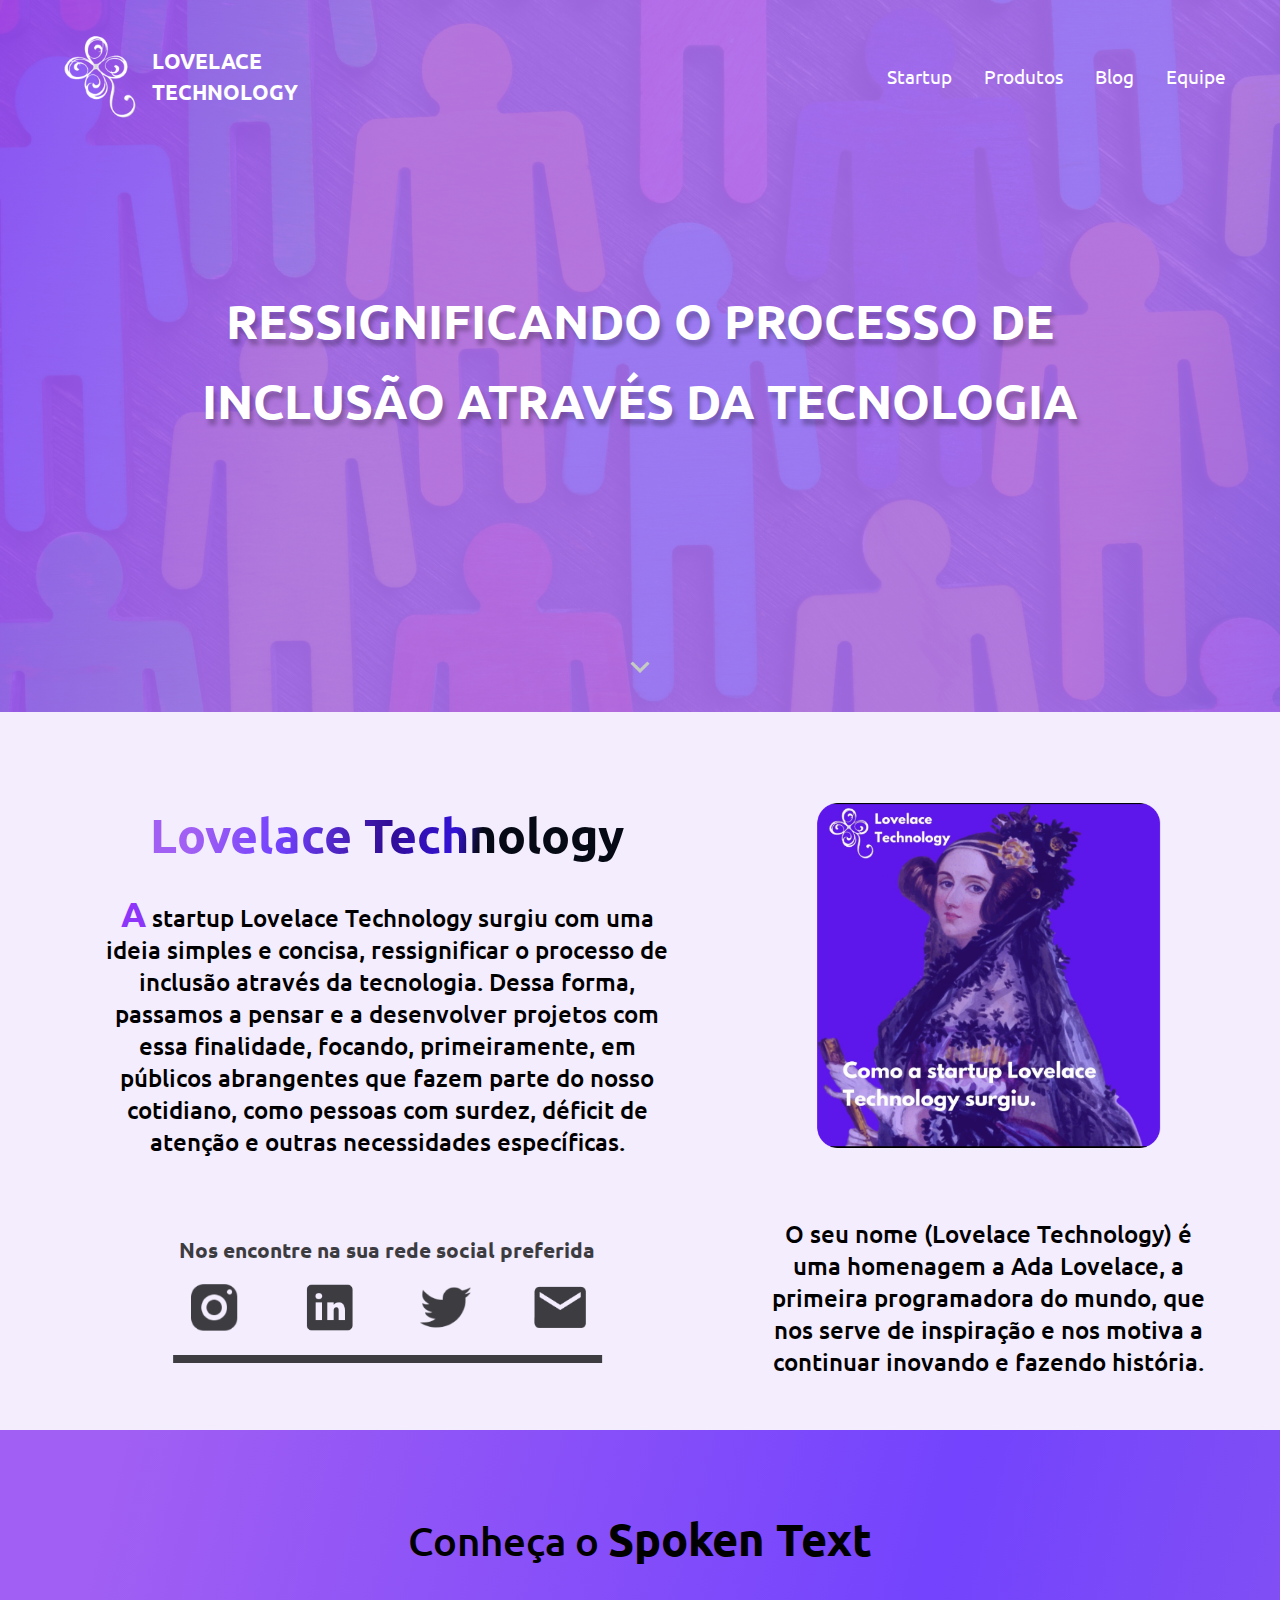
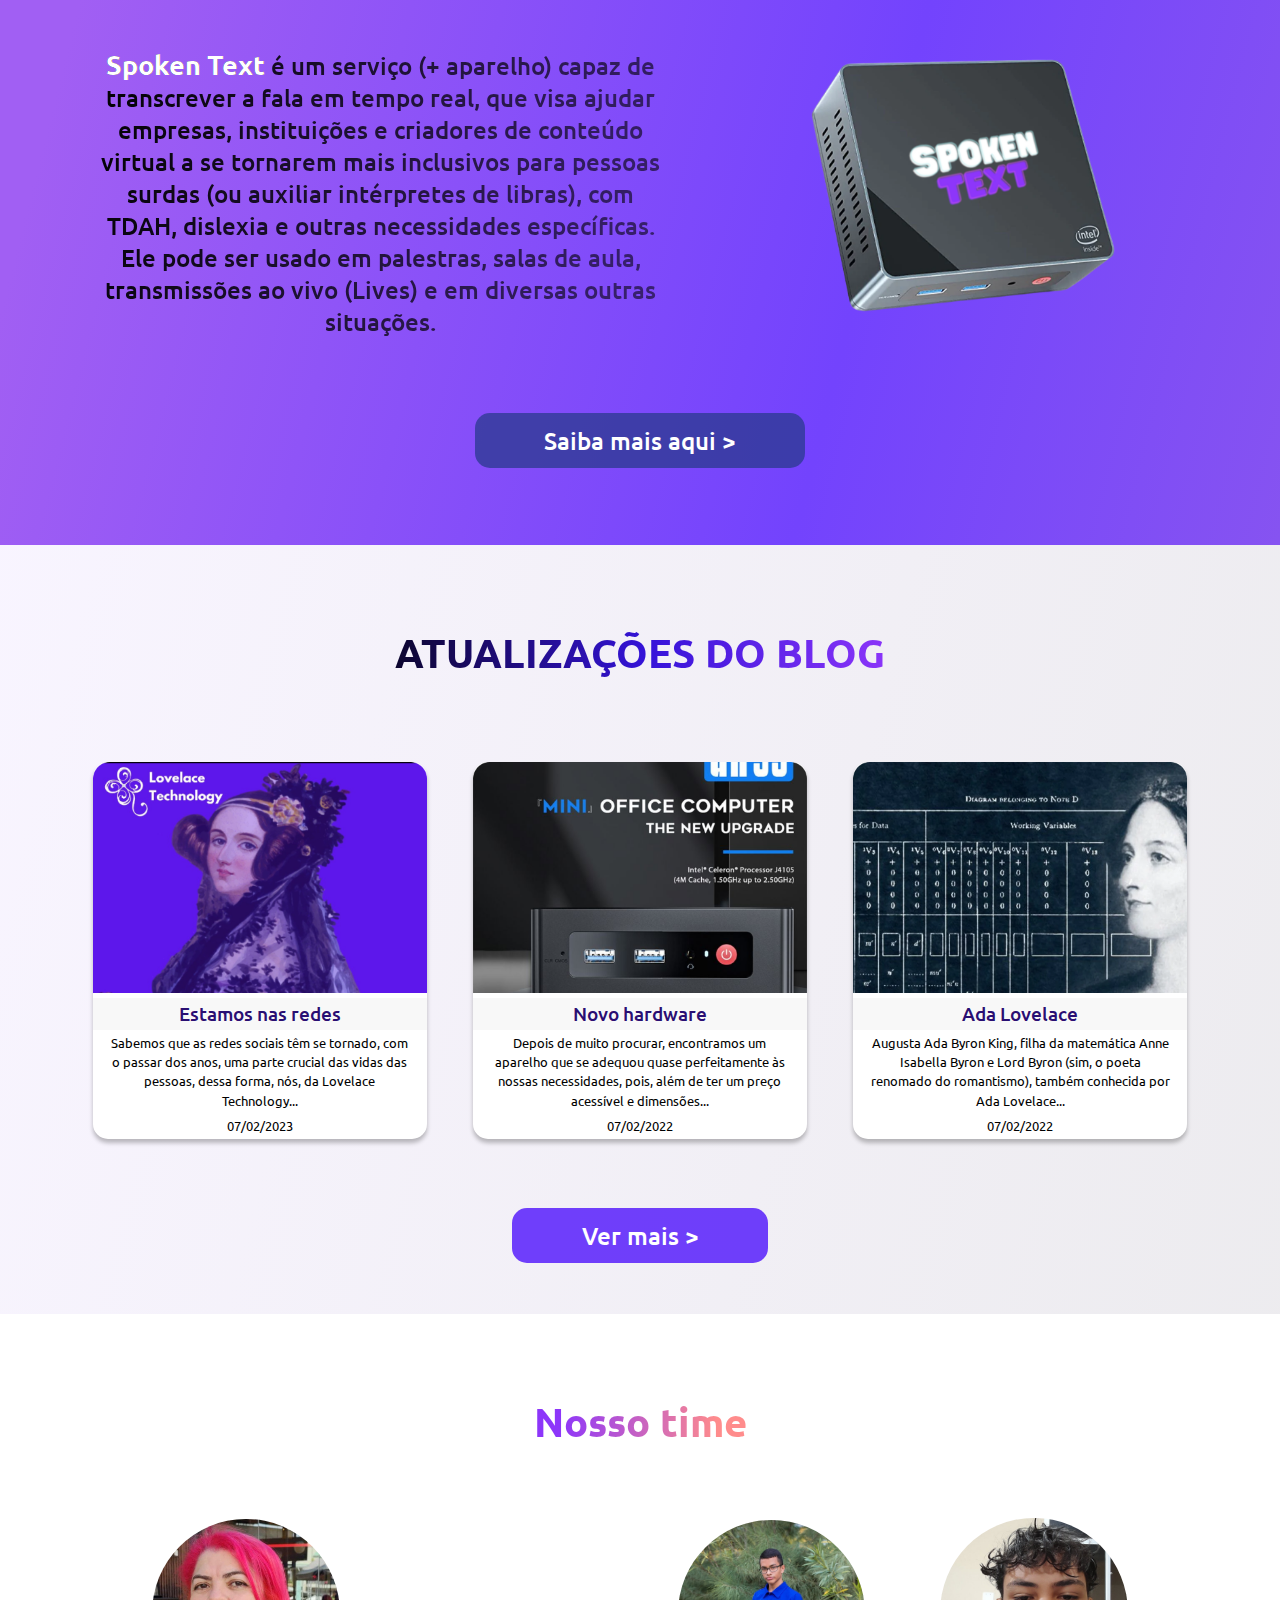
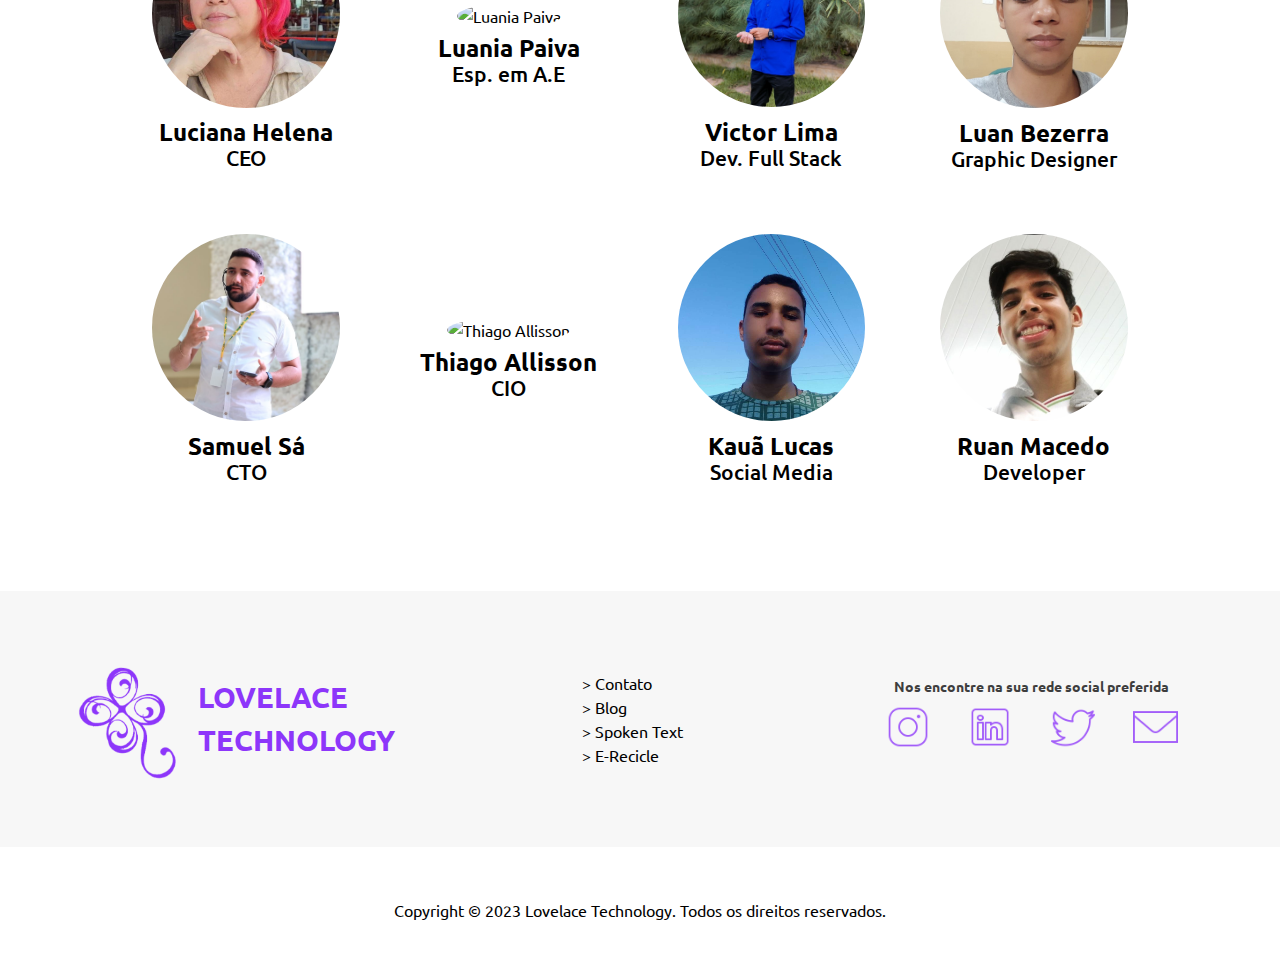
==== index.html @ e1a391b4 "add small correct" ====
<!DOCTYPE html>
<html lang="pt-br">

<head>
    <meta charset="UTF-8">
    <meta http-equiv="X-UA-Compatible" content="IE=edge">
    <meta name="viewport" content="width=device-width, initial-scale=1.0">
    <title>Lovelace</title>
    <!-- <link rel="stylesheet" href="https://stackpath.bootstrapcdn.com/bootstrap/4.1.3/css/bootstrap.min.css"
        integrity="sha384-MCw98/SFnGE8fJT3GXwEOngsV7Zt27NXFoaoApmYm81iuXoPkFOJwJ8ERdknLPMO" crossorigin="anonymous"> -->
    <link rel="stylesheet" href="style.css">
    <link rel="shortcut icon" href="./img/logo.png" type="image/x-icon">
</head>

<body class="container-fluid">

    <div class="main">
        <div class="secondary">

            <nav class="header nav">
                <a class="logo" href="./">
                    <img src="./img/logo.png" alt="logotipo">
                    <div>
                        <h1>LOVELACE</h1>
                        <h1>TECHNOLOGY</h1>
                    </div>

                </a>

                <ul class="menu nav">
                    <li><a href="#startup">Startup</a></li>
                    <li><a href="#products">Produtos</a></li>
                    <li><a href="#blog">Blog</a></li>
                    <li><a href="#team">Equipe</a></li>
                </ul>

            </nav>
            <div class="title container">
                <h1>RESSIGNIFICANDO O PROCESSO DE <br>
                    INCLUSÃO ATRAVÉS DA TECNOLOGIA</h1>
            </div>

            <!-- seta animada -->
            <div class="arrowScroll">

            </div>
        </div>
    </div>
    <div class="startup container-fluid" id="startup">
        <div class="container-fluid contents">
            <div class="container text text1">
                <h1>Lovelace Technology</h1>
                <p><span>A</span> startup Lovelace Technology surgiu com uma ideia simples e concisa, ressignificar o
                    processo de inclusão através da tecnologia. Dessa forma, passamos a pensar e a desenvolver projetos
                    com essa finalidade, focando, primeiramente, em públicos abrangentes que fazem parte do nosso
                    cotidiano, como pessoas com surdez, déficit de atenção e outras necessidades específicas. </p>
            </div>
            <div class="container postInsta">
                <a href="https://www.instagram.com/lovelacetechnology/" target="_blank">
                    <img src="./img/post.png" alt="post do instagram">
                </a>
            </div>
            <div class="container social">
                <h1>Nos encontre na sua rede social preferida</h1>
                <div class="icons">
                    <a href="https://www.instagram.com/lovelacetechnology/" target="_blank">
                        <img src="./img/instagram.png" alt="instagram">
                    </a>
                    <a href="https://www.linkedin.com/in/lovelace-technology-004780267" target="_blank">
                        <img src="./img/linkedIn.png" alt="linkedIn">
                    </a>
                    <a href="https://twitter.com/lovelacetec" target="_blank">
                        <img src="./img/twitter.png" alt="twitter">
                    </a>
                    <!-- email -->
                    <a href="mailto:contato@lovelacetech.com.br" target="_blank">
                        <img src="./img/email.png" alt="email">
                    </a>
                </div>
                <div class="bar"></div>
            </div>
            <div class="container text text2">
                <p>O seu nome (Lovelace Technology) é uma homenagem a Ada Lovelace, a primeira programadora do mundo,
                    que nos serve de inspiração e nos motiva a continuar inovando e fazendo história.</p>
            </div>
        </div>
    </div>

    <div class="products container-fluid" id="products">

        <h1>Conheça o <Span>Spoken Text</Span></h1>
        <div class="spokenText">
            <p><span>Spoken Text</span> é um serviço (+ aparelho) capaz de transcrever a fala em tempo real, que visa
                ajudar empresas, instituições e criadores de conteúdo virtual a se tornarem mais inclusivos para pessoas
                surdas (ou auxiliar intérpretes de libras), com TDAH, dislexia e outras necessidades específicas. Ele
                pode ser usado em palestras, salas de aula, transmissões ao vivo (Lives) e em diversas outras situações.
            </p>
            <img src="./img/spoken.png" alt="Aparelho Spoken Text">
        </div>
        <button id="button_products">Saiba mais aqui ></button>
    </div>
    <div class="blog container-fluid" id="blog">
        <h1 class="title">ATUALIZAÇÕES DO BLOG</h1>
        <div class="news">
            <a href="https://blog.lovelacetech.com.br/news/03/" target="_blank" class="news_item news_01">
                <img src="./img/news01.png" alt="post do instagram">
                <h1>Estamos nas redes</h1>
                <p>Sabemos que as redes sociais têm se tornado, com o passar dos anos, uma parte crucial das vidas
                    das
                    pessoas, dessa forma, nós, da Lovelace Technology...</p>
                <p>07/02/2023</p>
            </a>
            <a href="https://blog.lovelacetech.com.br/news/02/" target="_blank" class="news_item news_02">
                <img src="./img/news02.png" alt="imagem do aparelho Spoken Text">
                <h1>Novo hardware</h1>
                <p>Depois de muito procurar, encontramos um aparelho que se adequou quase perfeitamente às nossas
                    necessidades, pois, além de ter um preço acessível e dimensões...</p>
                <p>07/02/2022</p>
            </a>
            <a href="https://blog.lovelacetech.com.br/news/01/" target="_blank" class="news_item news_03">
                <img src="./img/news03.png" alt="Ada Lovelace">
                <h1>Ada Lovelace</h1>
                <p>Augusta Ada Byron King, filha da matemática Anne Isabella Byron e Lord Byron (sim, o poeta
                    renomado
                    do romantismo), também conhecida por Ada Lovelace...</p>
                <p>07/02/2022</p>
            </a>
        </div>
        <button id="button_blog">Ver mais ></button>
    </div>
    <div class="team container-fluid" id="team">
        <h1 class="title">Nosso time</h1>
        <div class="team_members">
            <div class="team_member">
                <img src="./img/luciana.jpg" alt="Luciana Helena">
                <h1>Luciana Helena</h1>
                <p>CEO</p>
            </div>
            <div class="team_member">
                <img src="./img/luania.png" alt="Luania Paiva">
                <h1>Luania Paiva</h1>
                <p>Esp. em A.E</p>
            </div>
            <div class="team_member">
                <img src="./img/victor.jpg" alt="Victor Lima">
                <h1>Victor Lima</h1>
                <p>Dev. Full Stack</p>
            </div>
            <div class="team_member">
                <img src="./img/luan.jpg" alt="Luan Bezerra">
                <h1>Luan Bezerra</h1>
                <p>Graphic Designer</p>
            </div>
            <div class="team_member">
                <img src="./img/samuel.jpg" alt="Samuel Sá">
                <h1>Samuel Sá</h1>
                <p>CTO</p>
            </div>
            <div class="team_member">
                <img src="./img/thiago.png" alt="Thiago Allisson">
                <h1>Thiago Allisson</h1>
                <p>CIO</p>
            </div>
            <div class="team_member">
                <img src="./img/kaua.jpg" alt="Kauã Lucas">
                <h1>Kauã Lucas</h1>
                <p>Social Media</p>
            </div>
            <div class="team_member">
                <img src="./img/ruan.png" alt="Ruan Macedo">
                <h1>Ruan Macedo</h1>
                <p>Developer</p>
            </div>
        </div>
    </div>
    <div class="contact container-fluid" id="contact">
        <a class="logo" href="">
            <img src="./img/logo02.png" alt="logotipo">
            <div>
                <h1>LOVELACE</h1>
                <h1>TECHNOLOGY</h1>
            </div>

        </a>
        <div class="links">
            <ul>
                <li><a href="mailto:contato@lovelacetech.com.br" target="_blank">> Contato</a></li>
                <li><a href="https://blog.lovelacetech.com.br" target="_blank">> Blog</a></li>
                <li><a href="https://spokentext.lovelacetech.com.br" target="_blank">> Spoken Text</a></li>
                <li><a href="" target="_blank">> E-Recicle</a></li>
            </ul>
        </div>
        <div class="container social">
            <h1>Nos encontre na sua rede social preferida</h1>
            <div class="icons">
                <a href="https://www.instagram.com/lovelacetechnology/" target="_blank">
                    <img src="./img/instagram2.png" alt="instagram">
                </a>
                <a href="https://www.linkedin.com/company/lovelace-technology" target="_blank">
                    <img src="./img/linkedin2.png" alt="linkedin">
                </a>
                <a href="https://twitter.com/lovelacetech" target="_blank">
                    <img src="./img/twitter2.png" alt="twitter">
                </a>
                <a href="mailto:contato@lovelacetech.com.br" target="_blank">
                    <img src="./img/email2.png" alt="email">
                </a>
            </div>
        </div>
    </div>
    <div class="footer container-fluid">
        Copyright © 2023 Lovelace Technology. Todos os direitos reservados.
    </div>
    <script src="./script.js">

    </script>
    <!-- <script src="https://code.jquery.com/jquery-3.3.1.slim.min.js"
        integrity="sha384-q8i/X+965DzO0rT7abK41JStQIAqVgRVzpbzo5smXKp4YfRvH+8abtTE1Pi6jizo"
        crossorigin="anonymous"></script>
    <script src="https://cdnjs.cloudflare.com/ajax/libs/popper.js/1.14.3/umd/popper.min.js"
        integrity="sha384-ZMP7rVo3mIykV+2+9J3UJ46jBk0WLaUAdn689aCwoqbBJiSnjAK/l8WvCWPIPm49"
        crossorigin="anonymous"></script>
    <script src="https://stackpath.bootstrapcdn.com/bootstrap/4.1.3/js/bootstrap.min.js"
        integrity="sha384-ChfqqxuZUCnJSK3+MXmPNIyE6ZbWh2IMqE241rYiqJxyMiZ6OW/JmZQ5stwEULTy"
        crossorigin="anonymous"></script> -->
</body>

</html>
---- style.css ----
/* fonte ubuntu 400 */
@import url('https://fonts.googleapis.com/css2?family=Ubuntu&display=swap');
@import url('https://fonts.googleapis.com/css2?family=Ubuntu:wght@700&display=swap');
@import url('https://fonts.googleapis.com/css2?family=Ubuntu:wght@500&display=swap');

* {
    font-family: 'Ubuntu', sans-serif;
    font-weight: normal;
    margin: 0;
    padding: 0;
}

*, ::after, ::before {
  box-sizing: border-box;
}

body {
    font-size: 1rem;
    font-weight: 400;
    line-height: 1.5;
    text-align: left;
}

.container {
    width: 100%;
    padding-right: 15px;
    padding-left: 15px;
    margin-right: auto;
    margin-left: auto;
}

.container-fluid {
    margin: 0;
    padding: 0;
    width: 100%;
}

.nav {
    display: -ms-flexbox;
    display: flex;
    -ms-flex-wrap: wrap;
    flex-wrap: wrap;
    padding-left: 0;
    margin-bottom: 0;
    list-style: none;
}

.main {
    /* background: #000; */
    background: linear-gradient(104.21deg, rgba(141, 54, 250, 0.752) 0.21%, rgba(141, 54, 250, 0.8) 0.22%, rgba(161, 95, 243, 0.8) 28.86%, rgba(161, 95, 243, 0.8) 84.93%, rgba(134, 83, 241, 0.8) 100%);
    height: 100%;
    width: 100%;
    overflow: hidden;
    /* box-sizing: border-box; */

    background-image: url(img/background.png);
    background-repeat: no-repeat;
    background-size: cover;
}

.secondary {
    background: linear-gradient(104.21deg, rgba(141, 54, 250, 0.752) 0.21%, rgba(141, 54, 250, 0.8) 0.22%, rgba(161, 95, 243, 0.8) 28.86%, rgba(161, 95, 243, 0.8) 84.93%, rgba(134, 83, 241, 0.8) 100%);
    height: 100%;
    width: 100%;
    overflow: hidden;
    /* segurar elementos absolute */

}

.header {
    height: 100%;
    width: 100%;
    display: flex;
    justify-content: space-between;
    align-items: center;
    padding: 2.5% 3%;
}

.header a {
    color: #fff;
    text-decoration: none;
    font-size: 1.2rem;
    font-weight: 400;
    padding: 0 1rem;
}

.logo {
    display: flex;
    align-items: center;
}

.logo img {
    height: 5.5rem;
    margin-right: 0.6rem;
}

.logo h1 {
    font-size: 1.3rem;
    font-weight: 600;
    margin-bottom: 0;
}

.main .title {
    margin-top: 8rem;
    margin-bottom: 13rem;
    text-align: center;
}

.main .title h1 {
    font-style: normal;
    font-weight: bold;
    font-size: 3rem;
    line-height: 5rem;

    color: #FFFFFF;

    text-shadow: 3px 6px 4px rgba(0, 0, 0, 0.25);
}

.arrowScroll {
    /* fixar em baixo */
    /* position: absolute;
    bottom: 1%;
    left: 50%;
    transform: translateX(-50%); */
    margin: auto;
    width: 100%;
    height: 2rem;
    margin-bottom: 2rem;
    background-image: url(./img/arrowDown.png);
    background-size: contain;
    background-position: center;
    background-repeat: no-repeat;

    /* animation: arrowScroll 1s infinite ease-in-out alternate; */

    /* inverter cor */
    filter: invert(100%);

}

/* @keyframes arrowScroll {
    0% {
        bottom: 2%;
    }

    100% {
        bottom: 0;
    }
} */

.startup {
    display: flex;
    /* justify-content: space-evenly; */
    align-items: center;
    background: rgba(134, 83, 241, 0.1);
    overflow: hidden;
    /* padding-left: 3%; */
    padding-bottom: 2%;
}

.contents {
    display: flex;
    /* flex-direction: row; */
    flex-wrap: wrap;
    justify-content: center;
    align-items: center;
    margin: 2% 3%;
    transform: translateX(4%);

}

.contents>div {
    width: 50%;
    display: flex;
    flex-direction: column;
    justify-content: center;
    align-items: center;
    margin-top: 5%;
    /* margin-left: 0.1%; */
}

.postInsta a {
    width: 60%;
}

.postInsta a img {
    width: 100%;
    /* height: 100%; */
    object-fit: cover;
    /* margin: auto; */
}

.contents .text h1 {
    margin-bottom: 5%;
    /* font-family: 'Ubuntu'; */
    font-style: normal;
    font-weight: 700;
    font-size: 3rem;
    /* line-height: 92px; */
    display: flex;
    align-items: center;
    text-align: center;

    background: linear-gradient(99.93deg, #A15FF3 10.37%, rgba(103, 51, 253, 0.921667) 27.94%, rgba(39, 2, 143, 0.958617) 50.45%, rgba(48, 14, 215, 0.980889) 64.02%, rgba(3, 7, 18, 0.99) 69.57%);
    -webkit-background-clip: text;
    -webkit-text-fill-color: transparent;
    background-clip: text;
    text-fill-color: transparent;
}

.contents .text p {
    font-weight: 500;
    font-size: 1.5rem;
    line-height: 2rem;
    text-align: center;

    color: #000000;
}

.contents .text p span {
    font-weight: 700;
    font-size: 2.2rem;
    /* line-height: 55px; */
    text-align: center;
    /* letter-spacing: -0.1em; */

    color: #8D36FA;
}

.contents .text2 p {
    width: 80%;
}

.social {
    display: flex;
    justify-content: center;
    align-items: center;
    /* margin-top: 5%; */
}

.social h1 {
    font-family: 'Ubuntu';
    font-style: normal;
    font-weight: 700;
    font-size: 1.3rem;
    /* line-height: 34px; */
    display: flex;
    align-items: center;
    text-align: center;

    color: rgba(0, 0, 0, 0.75);

    /* border: 4px solid rgba(91, 91, 91, 0.75); */
}

.social .icons {
    display: flex;
    justify-content: space-evenly;
    align-items: center;
    width: 90%;
    margin-top: 2%;
    margin-bottom: 2%;
}

.social .icons a {
    width: 12%;
}

.social .icons a img {
    width: 100%;
    /* height: 100%; */
    object-fit: cover;
    /* margin: auto; */
}

.social .bar {
    width: 75%;
    border: 4px solid rgba(0, 0, 0, 0.75);
}

.products {
    display: flex;
    flex-direction: column;
    justify-content: center;
    align-items: center;
    background: linear-gradient(104.21deg, #A15FF3 8.37%, rgba(103, 51, 253, 0.921667) 66.58%, #8653F1 99.84%);
    /* overflow: hidden; */
    /* padding-bottom: 2%; */
    padding: 6% 5%;
}

.products h1 {
    font-family: 'Ubuntu';
    font-style: normal;
    font-weight: 500;
    font-size: 2.5rem;
    /* display: flex; */
    /* align-items: center; */
    /* text-align: center; */
    /* line-height: 62px; */
}

.products h1 span {
    font-weight: 700;
    font-size: 2.8rem;
    /* color: #FFFFFF; */
}

.spokenText {
    flex-wrap: wrap;
    display: flex;
    justify-content: center;
    align-items: center;
    margin-top: 5%;
}

.spokenText p {
    width: 50%;
    font-family: 'Ubuntu';
    font-style: normal;
    font-weight: 500;
    font-size: 1.5rem;
    line-height: 2rem;
    /* display: flex; */
    /* align-items: center; */
    text-align: center;

    background: linear-gradient(108.57deg, #000000 0%, rgba(0, 0, 0, 0.54) 97.38%);
    -webkit-background-clip: text;
    -webkit-text-fill-color: transparent;
    background-clip: text;
    text-fill-color: transparent;

}

.spokenText p span {
    font-size: 1.7rem;
    font-weight: 700;
    -webkit-text-fill-color: #FFFFFF;
}

.spokenText img {
    width: 30%;
    margin-left: 10%;
    margin-right: 5%;
    /* height: 100%; */
    object-fit: cover;
    /* margin: auto; */
}

.products button {
    padding: 1% 6%;
    margin-top: 5%;
    background: rgba(41, 57, 142, 0.75);
    border-radius: 15px;
    border: none;
    font-family: 'Ubuntu';
    font-style: normal;
    font-weight: 500;
    font-size: 1.5rem;
    line-height: 2rem;
    /* display: flex; */
    /* align-items: center; */
    text-align: center;
    /* letter-spacing: -0.1em; */

    color: #fff;
}

.blog {
    display: flex;
    flex-direction: column;
    justify-content: center;
    align-items: center;
    background: linear-gradient(104.21deg, rgba(246, 241, 255, 0.75) 0.46%, rgba(222, 220, 226, 0.555) 99.84%);
    /* overflow: hidden; */
    /* padding-bottom: 2%; */
    padding: 6% 5% 4% 5%;
}

.blog .title {
    font-family: 'Ubuntu';
    font-style: normal;
    font-weight: 700;
    font-size: 2.5rem;

    background: linear-gradient(90deg, #0D062F 0%, rgba(48, 14, 215, 0.980889) 50.81%, #8D36FA 101.62%);
    -webkit-background-clip: text;
    -webkit-text-fill-color: transparent;
    background-clip: text;
    text-fill-color: transparent;
}

.blog .news {
    display: flex;
    flex-wrap: wrap;
    justify-content: center;
    align-items: center;
    margin-top: 5%;
    width: 100%;
}

.blog .news .news_item {
    width: 29%;
    margin: 2%;
    background: #fff;
    box-shadow: 0px 4px 4px rgba(0, 0, 0, 0.25);
    border-radius: 15px;
    /* padding:; */
    text-decoration: none;
}

.blog .news .news_item img {
    width: 100%;
    height: 40%;
    object-fit: cover;
    /* border-radius: 15px; */
}

.blog .news .news_item h1 {
    font-family: 'Ubuntu';
    font-style: normal;
    font-weight: 500;
    font-size: 1.2rem;
    line-height: 2rem;
    /* display: flex; */
    /* align-items: center; */
    text-align: center;
    /* letter-spacing: -0.1em; */

    color: rgba(28, 0, 107, 0.958617);
    background: #F8F8F8;
}

.blog .news .news_item p {
    font-family: 'Ubuntu';
    font-style: normal;
    font-weight: 400;
    font-size: 0.8rem;
    line-height: 1.2rem;
    /* display: flex; */
    /* align-items: center; */
    text-align: center;
    /* letter-spacing: -0.1em; */
    padding: 1% 5%;
    color: #000;
}

.blog button {
    padding: 1% 6%;
    margin-top: 4%;
    background: rgba(78, 18, 251, 0.8);
    border-radius: 15px;
    border: none;
    font-family: 'Ubuntu';
    font-style: normal;
    font-weight: 500;
    font-size: 1.5rem;
    line-height: 2rem;
    /* display: flex; */
    /* align-items: center; */
    text-align: center;
    /* letter-spacing: -0.1em; */

    color: #fff;
}

.team {
    display: flex;
    flex-direction: column;
    justify-content: center;
    align-items: center;
    background: #fff;
    /* overflow: hidden; */
    /* padding-bottom: 2%; */
    padding: 6% 5%;
}

.team .title {
    font-family: 'Ubuntu';
    font-style: normal;
    font-weight: 700;
    font-size: 2.5rem;

    background: linear-gradient(90.31deg, #8D36FA 12.03%, #FF8C8C 86.1%);
    -webkit-background-clip: text;
    -webkit-text-fill-color: transparent;
    background-clip: text;
    text-fill-color: transparent;
}

.team .team_members {
    display: flex;
    flex-wrap: wrap;
    justify-content: center;
    align-items: center;
    margin-top: 3%;
    width: 95%;
}

.team .team_members .team_member {
    width: 18%;
    margin: 3%;
    /* background: #fff; */
    /* box-shadow: 0px 4px 4px rgba(0, 0, 0, 0.25); */
    border-radius: 15px;
    /* padding:; */

    text-align: center;
}

.team .team_members .team_member img {
    width: 95%;
    /* height: 40%; */
    object-fit: cover;
    border-radius: 50%;
    /* border-radius: 15px; */

}

.team .team_members .team_member h1 {
    font-family: 'Ubuntu';
    font-style: normal;
    font-weight: 700;
    font-size: 1.5rem;
    line-height: 2rem;
    /* display: flex; */
    /* align-items: center; */
    text-align: center;
    /* letter-spacing: -0.1em; */

    margin-top: 2%;
}

.team .team_members .team_member p {
    font-family: 'Ubuntu';
    font-style: normal;
    font-weight: 500;
    font-size: 1.3rem;
    line-height: 1.2rem;
    /* display: flex; */
    /* align-items: center; */
    text-align: center;
    /* letter-spacing: -0.1em; */
    padding: 0 5%;
    color: #000;
}

.contact {
    display: flex;
    /* flex-direction: column; */
    justify-content: space-between;
    align-items: center;
    background: rgba(227, 227, 227, 0.3);
    /* overflow: hidden; */
    /* padding-bottom: 2%; */
    padding: 5% 5%;
}

.contact .logo {
    /* width: 40%; */
    text-decoration: none;
}
.contact .logo img {
    /* width: 100%; */
    height: 8rem;
    /* object-fit: cover; */
    /* border-radius: 15px; */
}
.contact .logo h1 {
    color: #8D36FA;
    font-size: 1.8rem;
}

.links {
    display: flex;
    flex-direction: column;
    justify-content: space-evenly;
    align-items: center;
    margin-left: 10%;
    /* width: 20%; */
}

.links ul {
    list-style: none;
    padding: 0;
}

.links ul li a {
    text-decoration: none;
    color: #000;
}

.contact .social {
    display: flex;
    flex-direction: column;
    /* justify-content: space-evenly; */
    align-items: center;
    width: 40%;
    padding: 0 0 0 8%;
    margin: 0;
    
}

.contact .social .icons {
    width: 100%;
}

.contact .social .icons a {
    width: 12%;
}

.contact .social .icons a img {
    filter: opacity(0.8);
}

.contact .social h1 {
    font-size: 0.9rem;
}

.footer {
    display: flex;
    flex-direction: column;
    justify-content: center;
    align-items: center;
    background: #fff;
    /* overflow: hidden; */
    /* padding-bottom: 2%; */
    padding: 4% 4%;
    text-align: center;
}

@media screen and (max-width: 1100px) {
    /* startup */
    .startup .contents .text h1 {
        font-size: 2.4rem;
    }

    .startup .contents .text p {
        font-size: 1.2rem;
    }

    .startup .contents .social h1 {
        font-size: 1.1rem;
    }

}

@media screen and (max-width: 1000px) {
    .startup .contents {
        flex-direction: column;
        align-items: center;
        justify-content: center;
        transform: translateX(0);
    }

    .startup .contents > div {
        width: 75%;
    }

    .startup .contents .text {
        /* margin: 0; */
        width: 100%;
        text-align: justify;
        text-indent: 1.5rem;
    }

    .startup .contents .text1 {
        order: 1;
    }

    .startup .contents .postInsta {
        order: 2;
    }

    .startup .contents .text2{
        order: 3;
        width: 100%;
    }

    .startup .contents .text2 p{
        width: 100%;
    }

    .startup .contents .social {
        order: 4;
    }

    .startup .contents .postInsta a {
        width: 90%;    
    }

    .startup .contents .social {
        /* margin: 0; */
        width: 80%;
        text-align: center;
        margin-bottom: 5%;
    }

    /*Startups fonts */
    .startup .contents .text h1 {
        font-size: 2.9rem;
    }

    .startup .contents .text p {
        font-size: 1.4rem;
        text-align: justify;
        text-indent: 1.5rem;
    }

    .startup .contents .social h1 {
        font-size: 1.3rem;
    }

    /* products */

    .products h1 {
        text-align: center;
    }
    
    .spokenText {
        display: flex;
        flex-direction: column;
        justify-content: center;
    }

    .spokenText p {
        width: 90%;
        text-align: justify;
        text-indent: 1.5rem;
    }

    .spokenText img{
        width: 50%;
    }

    .products button {
        padding: 1.5% 5%;
    }

    /* Blog */
    .blog .title {
        /* font-size: 2.9rem; */
        text-align: center;
    }

    .blog .news .news_item {
        width: 40%;
        margin-bottom: 5%;
    }

    .blog .button {
        padding: 1.5% 5%;
    }

    /* contact */
    .contact .social {
        padding-left: 0;
    }

    .contact .links {
        margin-left: 0;
    }
}

@media screen and (max-width: 950px) {
    .contact {
        order: 1;
        flex-direction: column;
        /* align-items: first baseline;
        justify-content: left; */
    }
    .contact .logo {
        margin-bottom: 5%;
        /* margin-left: auto;
        margin-right: auto; */
    }

    .contact .links {
        order:3;
        width: 70%;
    }

    .contact .links ul {
        width: 100%;
        display: flex;
        flex-wrap: wrap;
        flex-direction: unset;
        align-items: center;
        justify-content: space-evenly;
    }

    .contact .social {
        order:2;
        width: 50%;
        margin-bottom: 5%;
        /* margin-left: auto;
        margin-right: auto; */
    }
}

/* Team */
@media screen and (max-width: 768px) {
    .team .team_members .team_member {
        width: 40%;
        margin: 3%;
        /* background: #fff; */
        /* box-shadow: 0px 4px 4px rgba(0, 0, 0, 0.25); */
        border-radius: 15px;
        /* padding:; */
    
        text-align: center;
    }
    
    /* .contact .social {
        display: flex;
        flex-direction: column;
        align-items: center;
        width: 100%;
        padding: 0 0 0 8%;
        margin: 0;
        
    }
    
    .contact .social .icons {
        width: 100%;
    }
    
    .contact .social .icons a {
        width: 12%;
    }
    
    .contact .social .icons a img {
        filter: opacity(0.8);
    }
    
    .contact .social h1 {
        font-size: 0.9rem;
    } */
}

@media screen and (max-width: 710px) {
    /* header */
    .header .logo {    
        margin: auto;
        transform: translateX(-5%);
    }

    .header .menu {
        margin: 5% auto auto auto;
        width: 100%;
        align-items: center;
        justify-content: space-evenly;
    }

    /* main */
    .main .title h1 {
        font-size: 2.5rem;
    }

    /* product */
    .products h1 {
        font-size: 2.5rem;
    }
    .products button {
        padding: 2% 6%;
    }

    /* blog */
    .blog .news .news_item {
        width: 70%;
    }

    .blog button {
        padding: 2% 6%;
    }

    /* contact */
    .contact .links {
        width: 80%;
    }

    .contact .social {
        width: 60%;
    }

}

@media screen and (max-width: 600px) {
    /* startup */
    .startup .contents .social {
        /* margin: 0; */
        width: 100%;
        margin-bottom: 5%;
    }
    
    .startup .contents .social .icons {
        width: 100%;
    }

    .startup .contents .social .bar {
        width: 90%;
    }

    .startup .contents .social h1 {
        font-size: 1.2rem;
    }

    /* products */
    .products h1 {
        display: flex;
        flex-direction: column;
    }

    /* blog */
    .blog .title {
        font-size: 2.5rem;
    }
}

@media screen and (max-width: 550px) {
    /* contact */
    .contact .links {
        width: 85%;
    }

    .contact .social {
        width: 70%;
    }
}

@media screen and (max-width: 500px) {
    /* main */
    .main .title h1 {
        font-size: 2.2rem;
    }

    /* contact */
    .contact .logo img {
        height: auto;
        width: 7.5rem;
    }
    .contact .links ul li {
        margin-right: 3%;
    }
}

@media screen and (max-width: 450px) {
    /* startup */

    .startup .contents .social h1 {
        font-size: 1rem;
    }

    /* product */
    .products button {
        padding: 2.5% 7%;
        font-size: 1.2rem;
    }

    /* blog */
    .blog .news .news_item {
        width: 80%;
    }

    .blog button {
        padding: 2.3% 9%;
        font-size: 1.2rem;
        margin-bottom: 3%;
    }

    /* contact */
    .contact .social {
        width: 80%;
    }

}

@media screen and (max-width: 400px) {
    /* header */
    .header .menu {
        visibility: hidden;
     }
    /* main */
    .main .title h1 {
        font-size: 2rem;
    }
    .main .title {
        margin-top: 20%;
        margin-bottom: 78%;
    }

    /* startup */
    .startup .contents .text h1 {
        font-size: 2.5rem;
    }

    /* blog */
    .blog .news .news_item {
        width: 90%;
    }

    /* contact */
    .contact .social {
        width: 90%;
    }
}

@media screen and (max-width: 281px) {
    /* header */
    
    /* main */
    
    .main .title h1 {
        font-size: 1.5rem;
    }
}

@media screen and (max-height: 700px) and (max-width: 990px) {
    .main .title {
        margin-top: 5rem;
        margin-bottom: 7rem;
    }
}
   
@media screen and (max-height: 500px) and (max-width: 990px) {
    .main .title {
        margin-top: 3rem;
        margin-bottom: 4rem;
    }

    .main .title h1 {
        font-size: 2.5rem;
    }
}
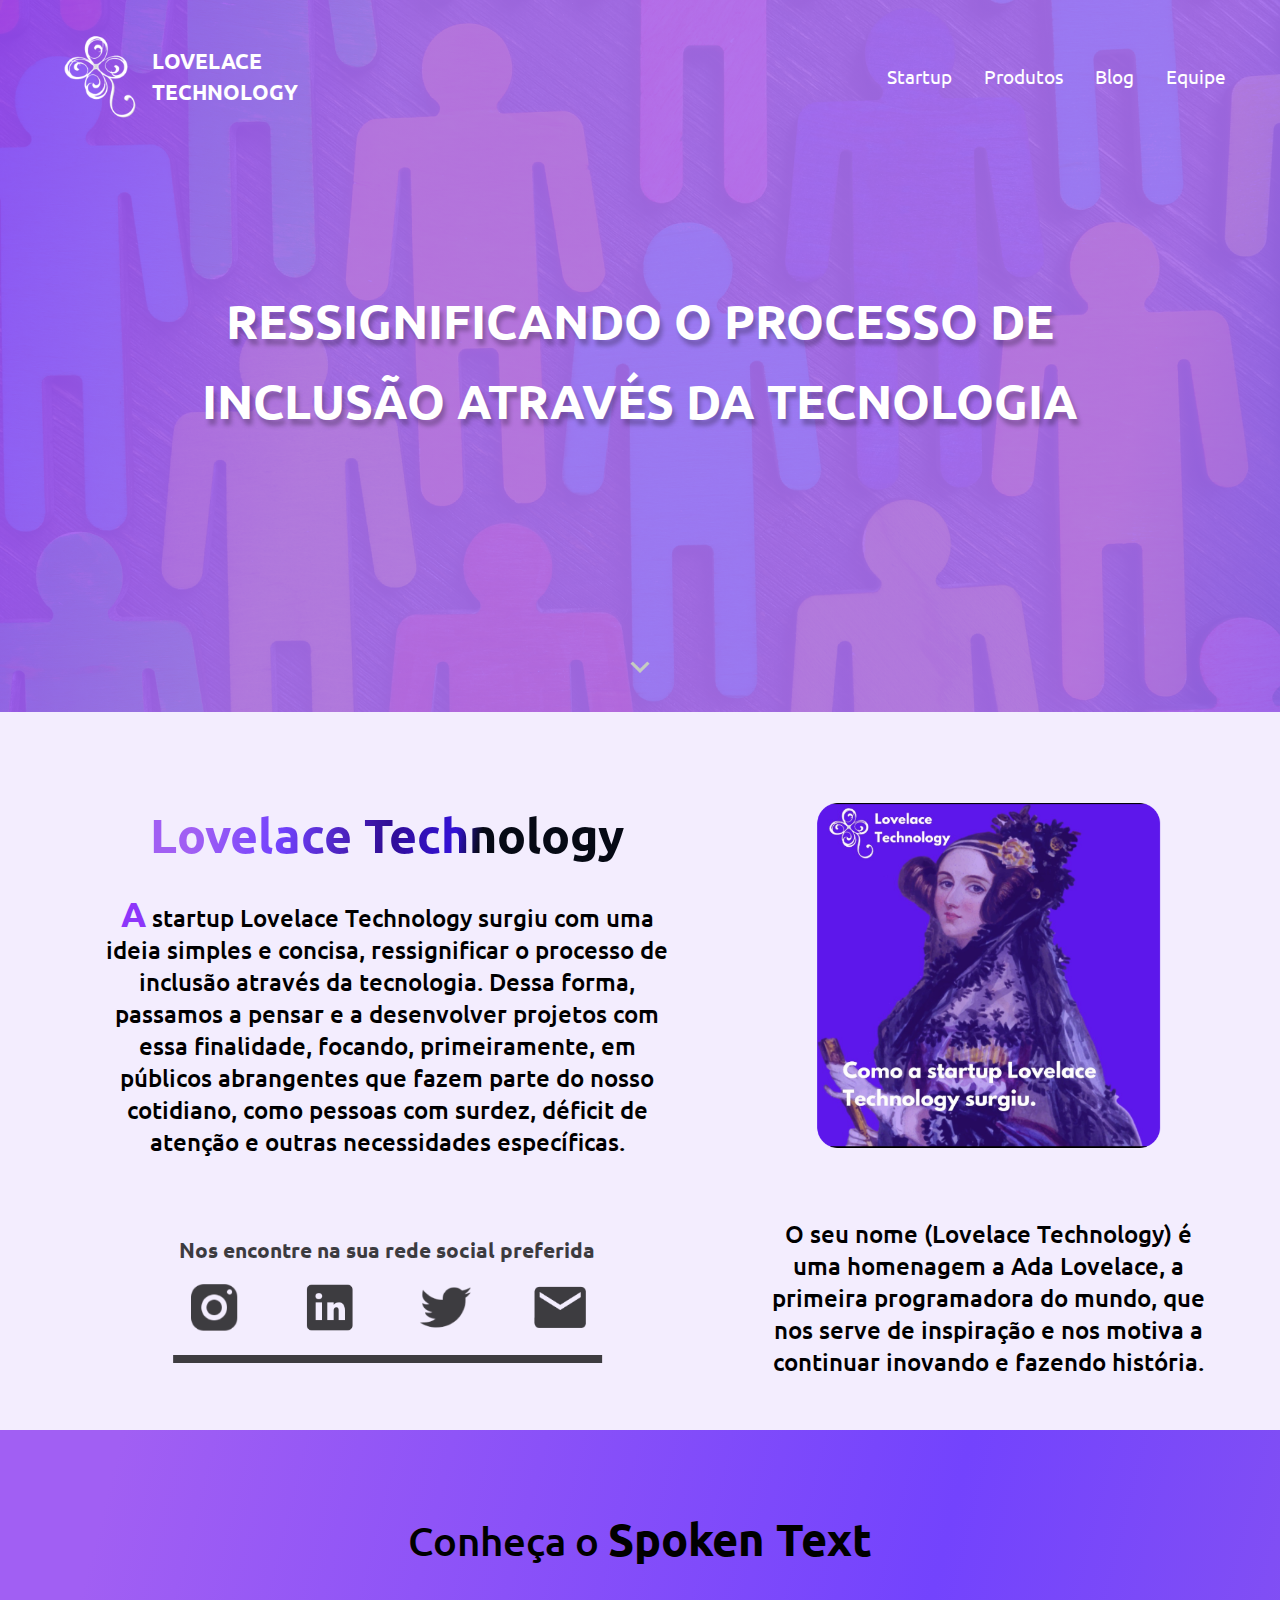
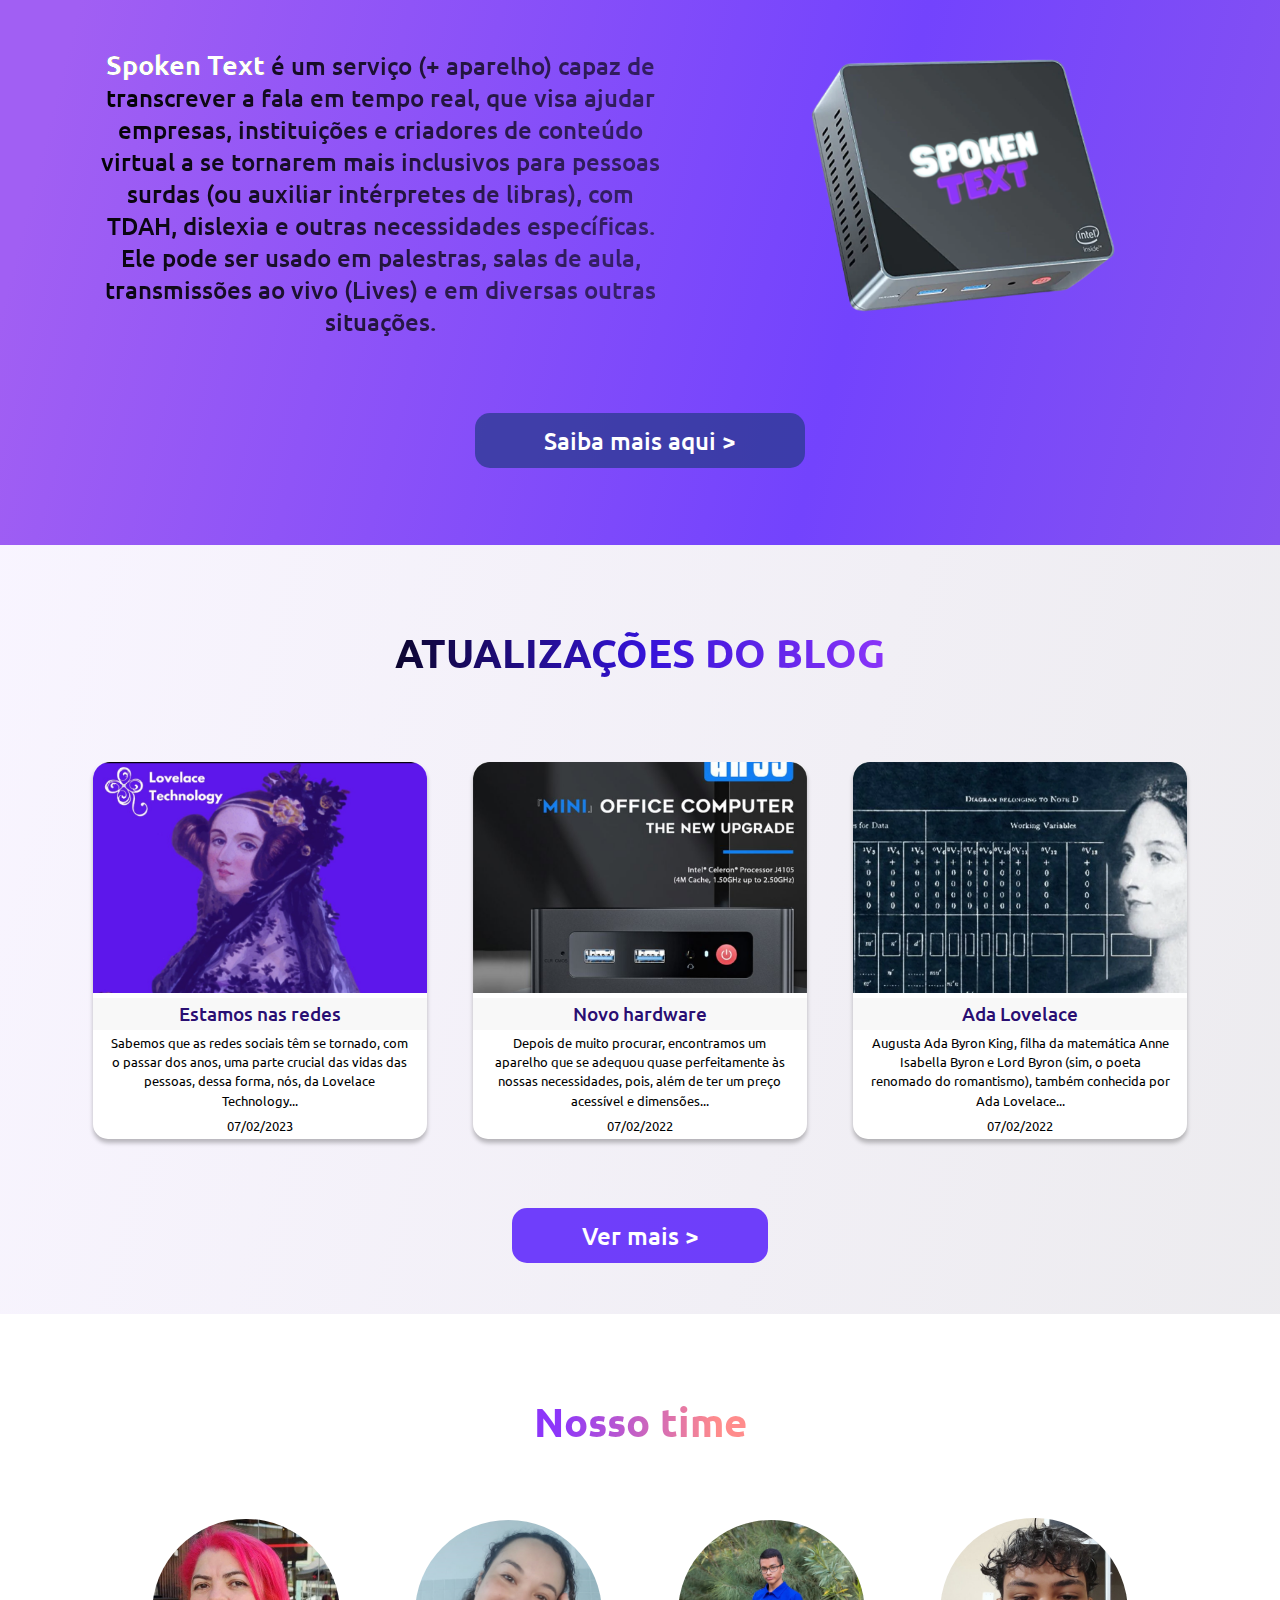
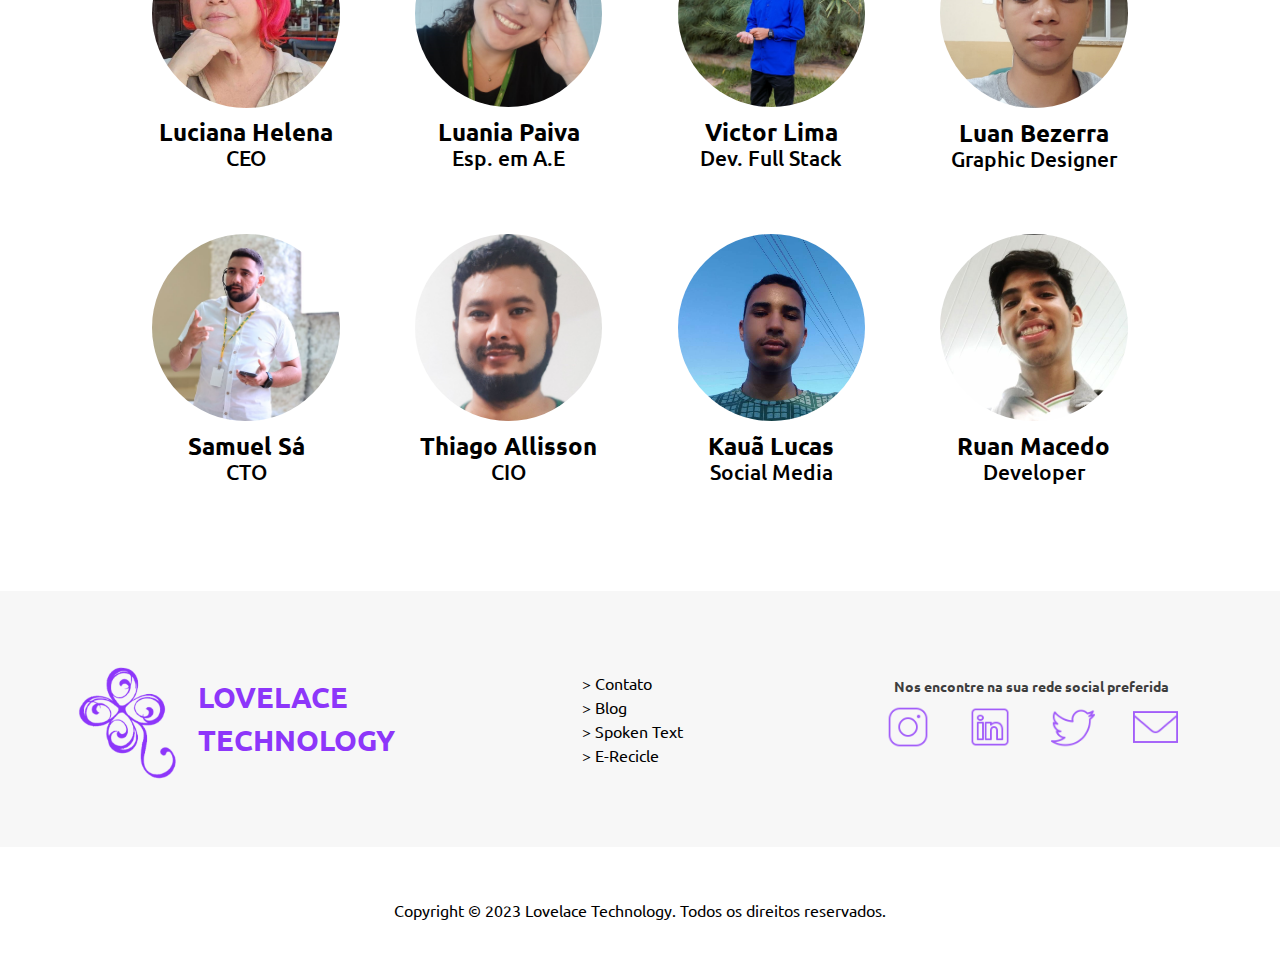
==== commit 60cfb839: "add ajustes" ====
--- a/index.html
+++ b/index.html
@@ -6,8 +6,6 @@
     <meta http-equiv="X-UA-Compatible" content="IE=edge">
     <meta name="viewport" content="width=device-width, initial-scale=1.0">
     <title>Lovelace</title>
-    <!-- <link rel="stylesheet" href="https://stackpath.bootstrapcdn.com/bootstrap/4.1.3/css/bootstrap.min.css"
-        integrity="sha384-MCw98/SFnGE8fJT3GXwEOngsV7Zt27NXFoaoApmYm81iuXoPkFOJwJ8ERdknLPMO" crossorigin="anonymous"> -->
     <link rel="stylesheet" href="style.css">
     <link rel="shortcut icon" href="./img/logo.png" type="image/x-icon">
 </head>
@@ -137,7 +135,7 @@
                 <p>CEO</p>
             </div>
             <div class="team_member">
-                <img src="./img/luania.png" alt="Luania Paiva">
+                <img src="./img/luania.jpg" alt="Luania Paiva">
                 <h1>Luania Paiva</h1>
                 <p>Esp. em A.E</p>
             </div>
@@ -157,7 +155,7 @@
                 <p>CTO</p>
             </div>
             <div class="team_member">
-                <img src="./img/thiago.png" alt="Thiago Allisson">
+                <img src="./img/thiago.jpg" alt="Thiago Allisson">
                 <h1>Thiago Allisson</h1>
                 <p>CIO</p>
             </div>
@@ -196,7 +194,7 @@
                 <a href="https://www.instagram.com/lovelacetechnology/" target="_blank">
                     <img src="./img/instagram2.png" alt="instagram">
                 </a>
-                <a href="https://www.linkedin.com/company/lovelace-technology" target="_blank">
+                <a href="https://www.linkedin.com/in/lovelace-technology-004780267" target="_blank">
                     <img src="./img/linkedin2.png" alt="linkedin">
                 </a>
                 <a href="https://twitter.com/lovelacetech" target="_blank">
@@ -214,15 +212,6 @@
     <script src="./script.js">
 
     </script>
-    <!-- <script src="https://code.jquery.com/jquery-3.3.1.slim.min.js"
-        integrity="sha384-q8i/X+965DzO0rT7abK41JStQIAqVgRVzpbzo5smXKp4YfRvH+8abtTE1Pi6jizo"
-        crossorigin="anonymous"></script>
-    <script src="https://cdnjs.cloudflare.com/ajax/libs/popper.js/1.14.3/umd/popper.min.js"
-        integrity="sha384-ZMP7rVo3mIykV+2+9J3UJ46jBk0WLaUAdn689aCwoqbBJiSnjAK/l8WvCWPIPm49"
-        crossorigin="anonymous"></script>
-    <script src="https://stackpath.bootstrapcdn.com/bootstrap/4.1.3/js/bootstrap.min.js"
-        integrity="sha384-ChfqqxuZUCnJSK3+MXmPNIyE6ZbWh2IMqE241rYiqJxyMiZ6OW/JmZQ5stwEULTy"
-        crossorigin="anonymous"></script> -->
 </body>
 
 </html>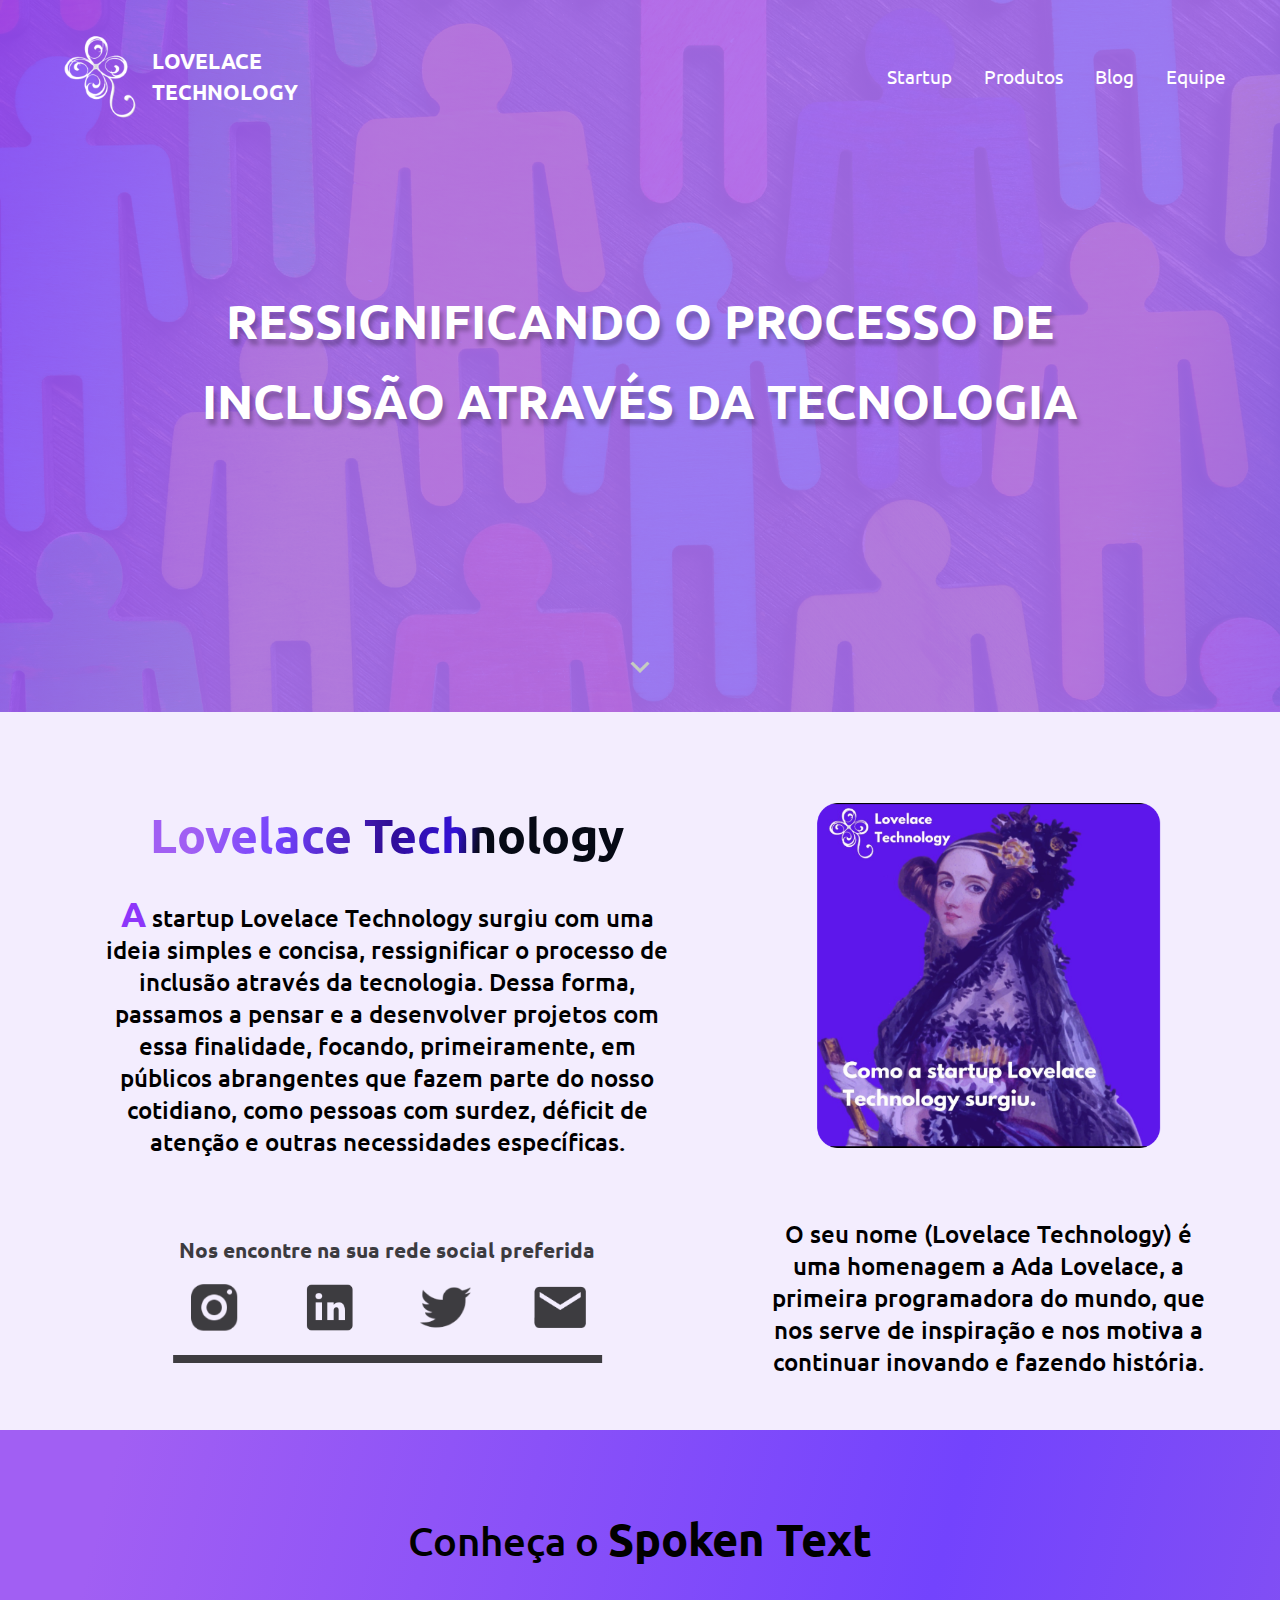
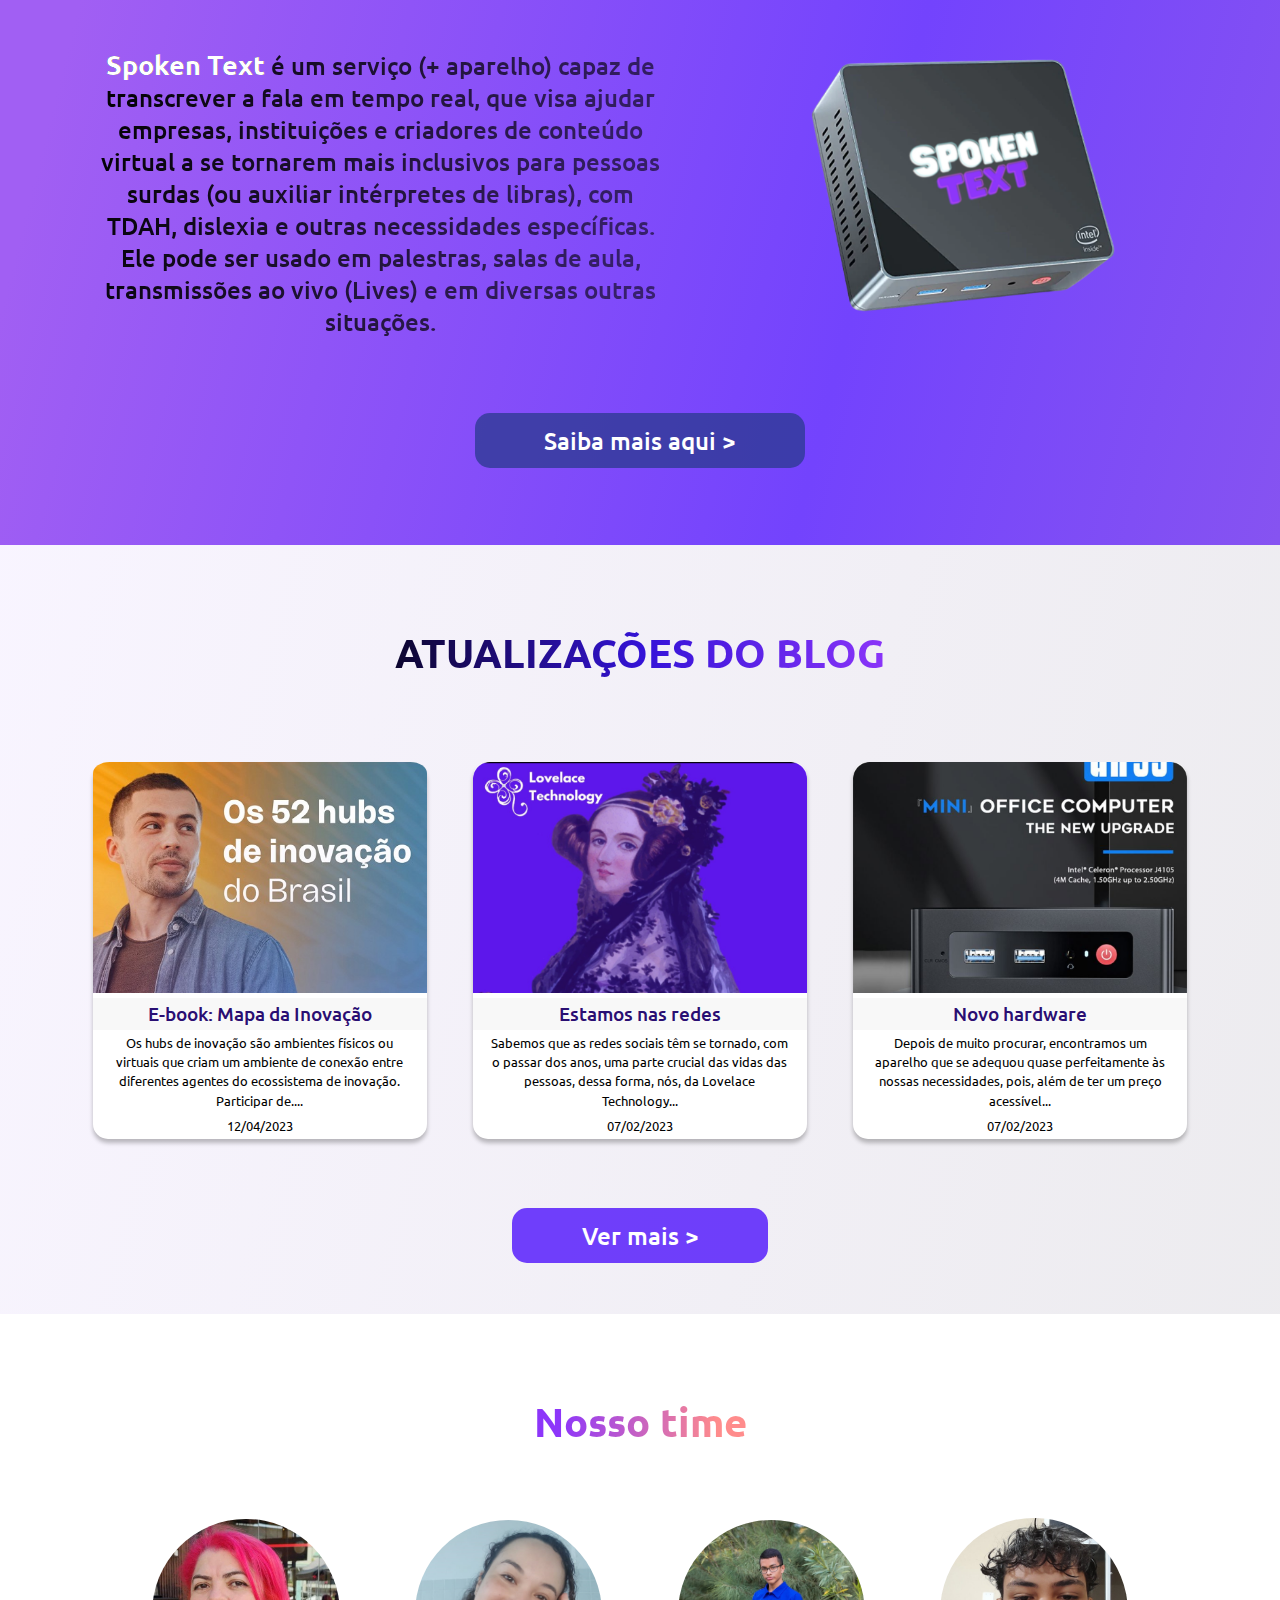
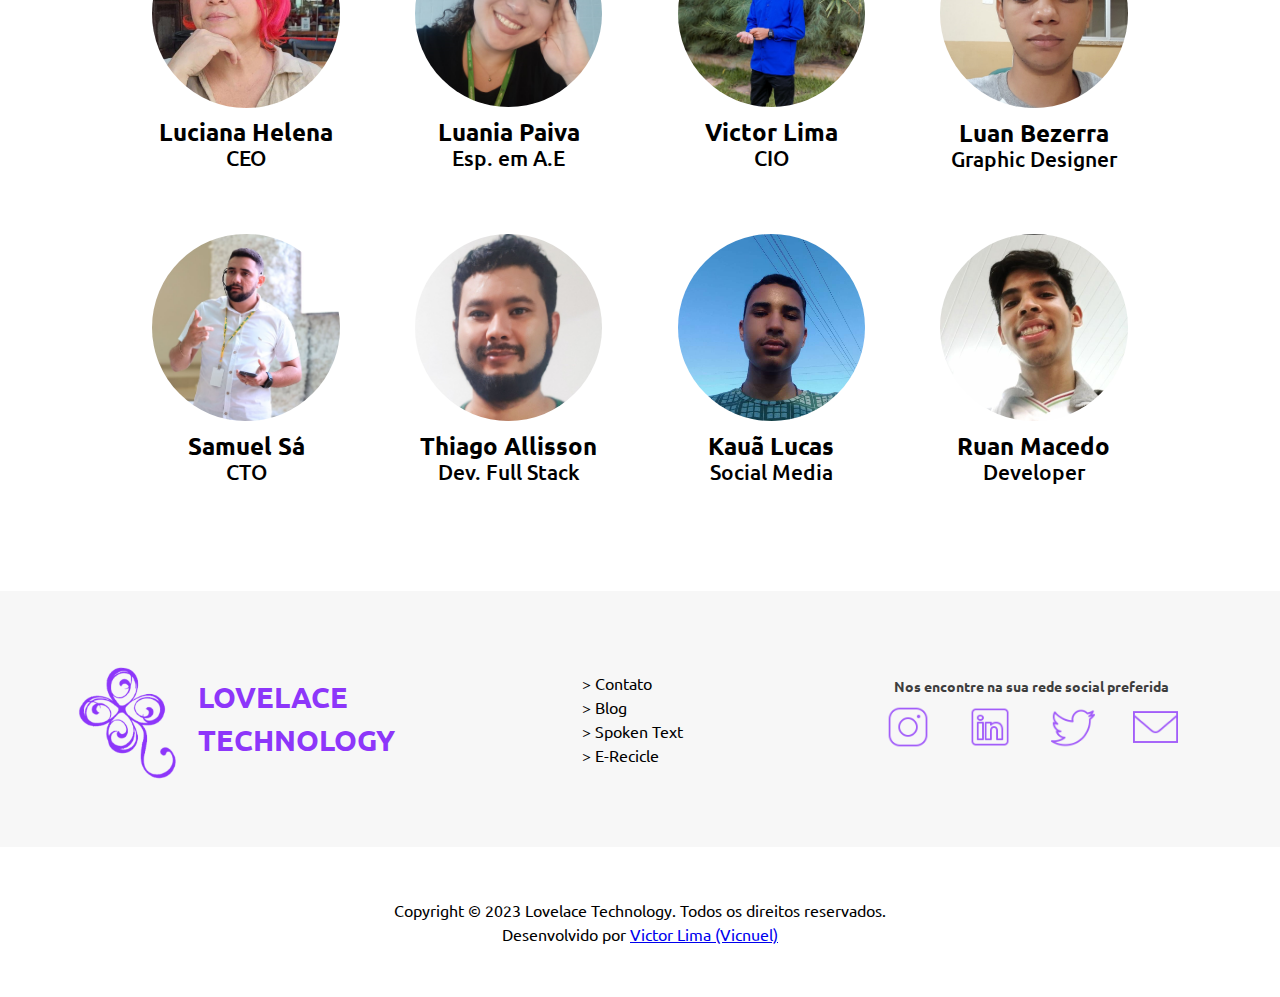
==== commit a371acf3: "add news04" ====
--- a/index.html
+++ b/index.html
@@ -5,9 +5,12 @@
     <meta charset="UTF-8">
     <meta http-equiv="X-UA-Compatible" content="IE=edge">
     <meta name="viewport" content="width=device-width, initial-scale=1.0">
+    <meta name="description" content="A startup Lovelace Technology surgiu com uma ideia simples e concisa,
+        ressignificar o processo de inclusão através da tecnologia.">
+    <meta property="og:image" content="./img/logo03.png">
     <title>Lovelace</title>
     <link rel="stylesheet" href="style.css">
-    <link rel="shortcut icon" href="./img/logo.png" type="image/x-icon">
+    <link rel="shortcut icon" href="./img/logo03.png" type="image/x-icon">
 </head>
 
 <body class="container-fluid">
@@ -100,6 +103,13 @@
     <div class="blog container-fluid" id="blog">
         <h1 class="title">ATUALIZAÇÕES DO BLOG</h1>
         <div class="news">
+            <a href="https://blog.lovelacetech.com.br/news/04/" class="news_item news_03">
+                <img class="adequar" src="./img/news04.jpeg" alt="post do instagram">
+                <h1>E-book: Mapa da Inovação</h1>
+                <p>Os hubs de inovação são ambientes físicos ou virtuais que criam um ambiente de conexão entre
+                    diferentes agentes do ecossistema de inovação. Participar de....</p>
+                <p>12/04/2023</p>
+            </a>
             <a href="https://blog.lovelacetech.com.br/news/03/" target="_blank" class="news_item news_01">
                 <img src="./img/news01.png" alt="post do instagram">
                 <h1>Estamos nas redes</h1>
@@ -112,16 +122,8 @@
                 <img src="./img/news02.png" alt="imagem do aparelho Spoken Text">
                 <h1>Novo hardware</h1>
                 <p>Depois de muito procurar, encontramos um aparelho que se adequou quase perfeitamente às nossas
-                    necessidades, pois, além de ter um preço acessível e dimensões...</p>
-                <p>07/02/2022</p>
-            </a>
-            <a href="https://blog.lovelacetech.com.br/news/01/" target="_blank" class="news_item news_03">
-                <img src="./img/news03.png" alt="Ada Lovelace">
-                <h1>Ada Lovelace</h1>
-                <p>Augusta Ada Byron King, filha da matemática Anne Isabella Byron e Lord Byron (sim, o poeta
-                    renomado
-                    do romantismo), também conhecida por Ada Lovelace...</p>
-                <p>07/02/2022</p>
+                    necessidades, pois, além de ter um preço acessível...</p>
+                <p>07/02/2023</p>
             </a>
         </div>
         <button id="button_blog">Ver mais ></button>
@@ -142,7 +144,7 @@
             <div class="team_member">
                 <img src="./img/victor.jpg" alt="Victor Lima">
                 <h1>Victor Lima</h1>
-                <p>Dev. Full Stack</p>
+                <p>CIO</p>
             </div>
             <div class="team_member">
                 <img src="./img/luan.jpg" alt="Luan Bezerra">
@@ -157,7 +159,7 @@
             <div class="team_member">
                 <img src="./img/thiago.jpg" alt="Thiago Allisson">
                 <h1>Thiago Allisson</h1>
-                <p>CIO</p>
+                <p>Dev. Full Stack</p>
             </div>
             <div class="team_member">
                 <img src="./img/kaua.jpg" alt="Kauã Lucas">
@@ -172,7 +174,7 @@
         </div>
     </div>
     <div class="contact container-fluid" id="contact">
-        <a class="logo" href="">
+        <a class="logo" href="./">
             <img src="./img/logo02.png" alt="logotipo">
             <div>
                 <h1>LOVELACE</h1>
@@ -185,7 +187,7 @@
                 <li><a href="mailto:contato@lovelacetech.com.br" target="_blank">> Contato</a></li>
                 <li><a href="https://blog.lovelacetech.com.br" target="_blank">> Blog</a></li>
                 <li><a href="https://spokentext.lovelacetech.com.br" target="_blank">> Spoken Text</a></li>
-                <li><a href="" target="_blank">> E-Recicle</a></li>
+                <li><a href="./" target="_blank">> E-Recicle</a></li>
             </ul>
         </div>
         <div class="container social">
@@ -197,7 +199,7 @@
                 <a href="https://www.linkedin.com/in/lovelace-technology-004780267" target="_blank">
                     <img src="./img/linkedin2.png" alt="linkedin">
                 </a>
-                <a href="https://twitter.com/lovelacetech" target="_blank">
+                <a href="https://twitter.com/lovelacetec" target="_blank">
                     <img src="./img/twitter2.png" alt="twitter">
                 </a>
                 <a href="mailto:contato@lovelacetech.com.br" target="_blank">
@@ -207,7 +209,8 @@
         </div>
     </div>
     <div class="footer container-fluid">
-        Copyright © 2023 Lovelace Technology. Todos os direitos reservados.
+        Copyright © 2023 Lovelace Technology. Todos os direitos reservados. <br>
+        <span>Desenvolvido por <a href="https://github.com/vicnuel" target="_blank">Victor Lima (Vicnuel)</a>
     </div>
     <script src="./script.js">
 
--- a/style.css
+++ b/style.css
@@ -418,6 +418,13 @@
     /* border-radius: 15px; */
 }
 
+.blog .news .news_item .adequar {
+    /* borda arredondada */
+    border-top-left-radius: 5%;
+    border-top-right-radius: 5%;
+
+}
+
 .blog .news .news_item h1 {
     font-family: 'Ubuntu';
     font-style: normal;
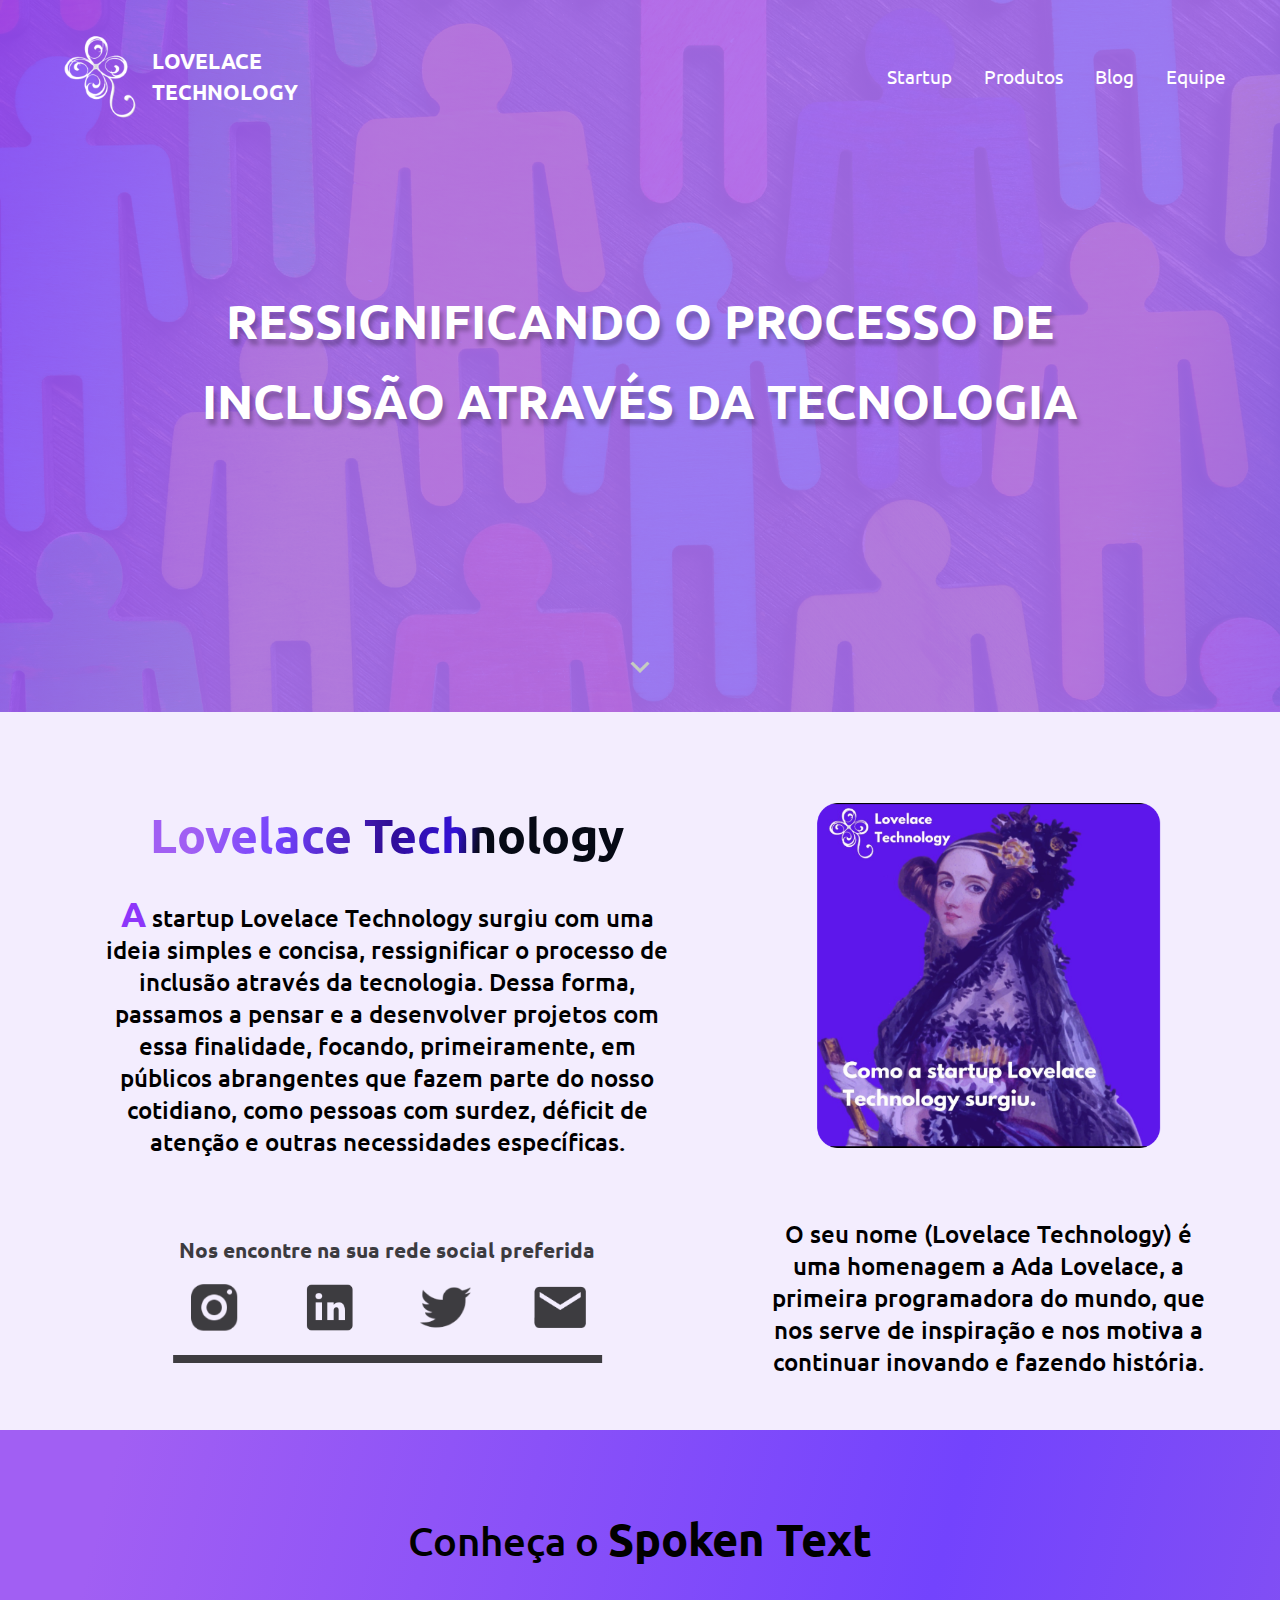
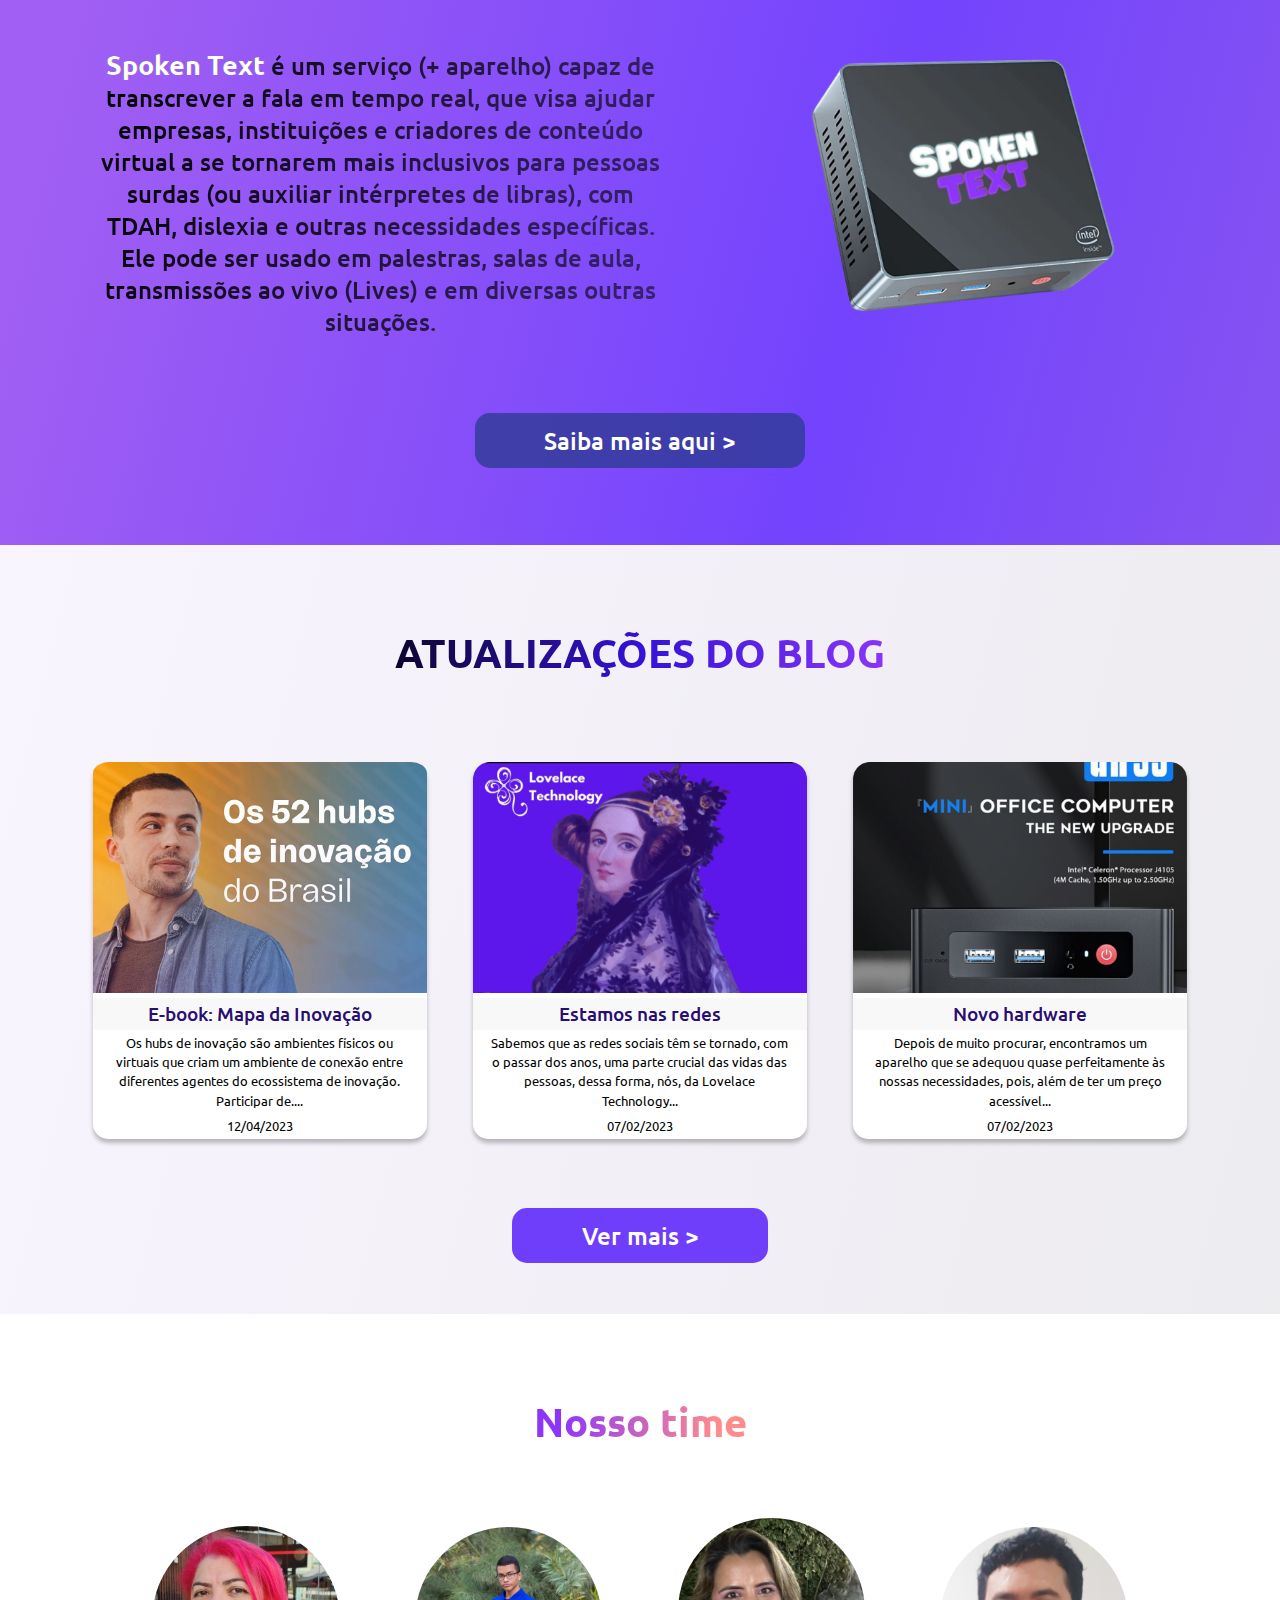
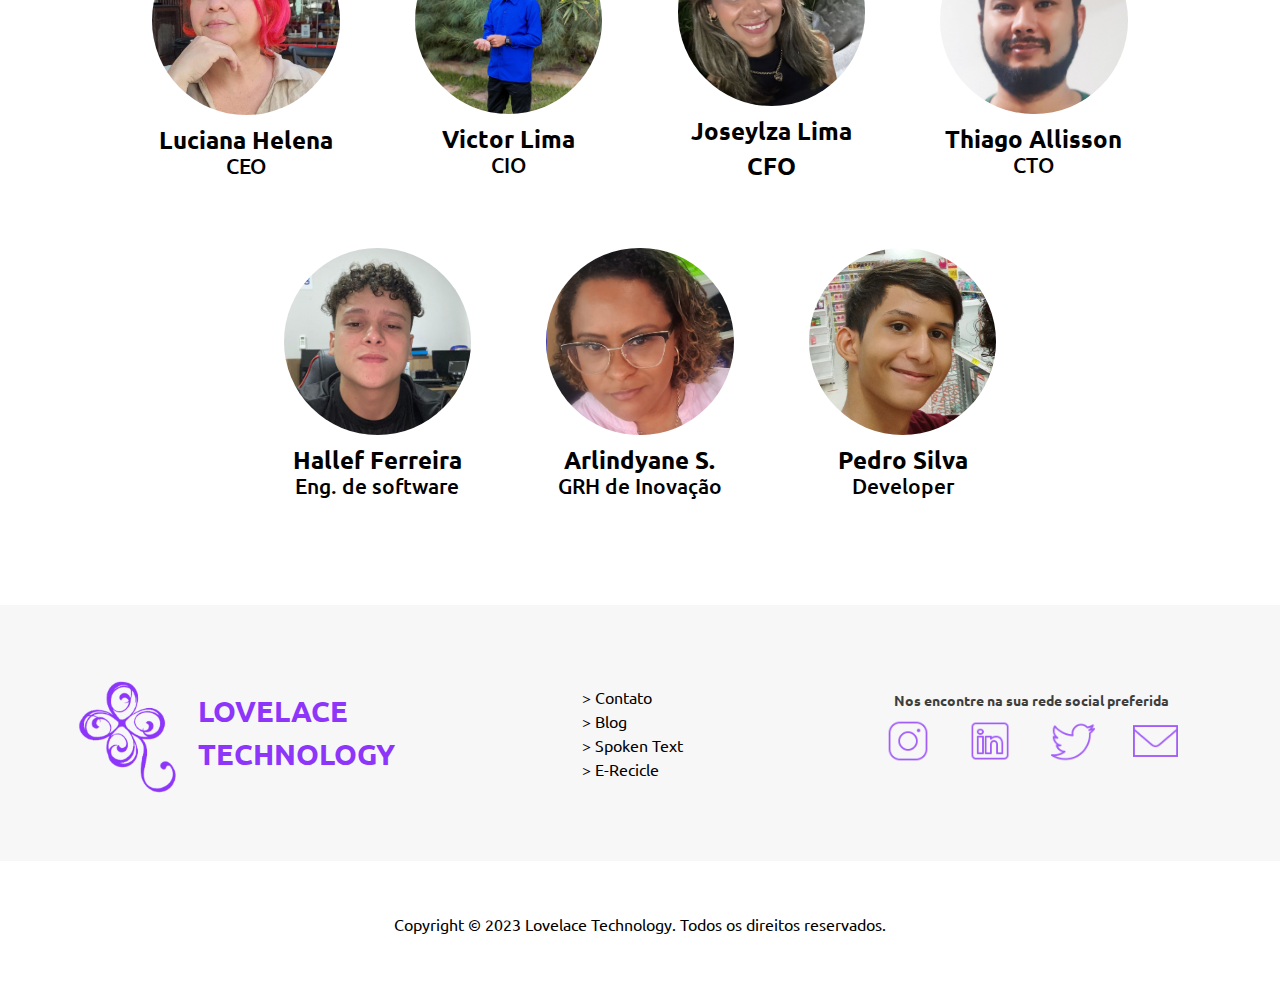
==== commit 05b7ad7e: "add novos membros" ====
--- a/index.html
+++ b/index.html
@@ -137,38 +137,33 @@
                 <p>CEO</p>
             </div>
             <div class="team_member">
-                <img src="./img/luania.jpg" alt="Luania Paiva">
-                <h1>Luania Paiva</h1>
-                <p>Esp. em A.E</p>
-            </div>
-            <div class="team_member">
                 <img src="./img/victor.jpg" alt="Victor Lima">
                 <h1>Victor Lima</h1>
                 <p>CIO</p>
             </div>
             <div class="team_member">
-                <img src="./img/luan.jpg" alt="Luan Bezerra">
-                <h1>Luan Bezerra</h1>
-                <p>Graphic Designer</p>
-            </div>
-            <div class="team_member">
-                <img src="./img/samuel.jpg" alt="Samuel Sá">
-                <h1>Samuel Sá</h1>
-                <p>CTO</p>
+                <img src="./img/jo.jpg" alt="Joseylza Lima">
+                <h1>Joseylza Lima </h1>
+                <h1>CFO</p>
             </div>
             <div class="team_member">
                 <img src="./img/thiago.jpg" alt="Thiago Allisson">
                 <h1>Thiago Allisson</h1>
-                <p>Dev. Full Stack</p>
-            </div>
-            <div class="team_member">
-                <img src="./img/kaua.jpg" alt="Kauã Lucas">
-                <h1>Kauã Lucas</h1>
-                <p>Social Media</p>
-            </div>
-            <div class="team_member">
-                <img src="./img/ruan.png" alt="Ruan Macedo">
-                <h1>Ruan Macedo</h1>
+                <p>CTO</p>
+            </div>
+            <div class="team_member">
+                <img src="./img/hallef.jpg" alt="Hallef Ferreira">
+                <h1>Hallef Ferreira</h1>
+                <p>Eng. de software</p>
+            </div>
+            <div class="team_member">
+                <img src="./img//arlin.jpg" alt="Arlindyane Santos">
+                <h1>Arlindyane S.</h1>
+                <p>GRH de Inovação</p>
+            </div>
+            <div class="team_member">
+                <img src="./img/pedro.jpg" alt="Pedro Silva">
+                <h1>Pedro Silva</h1>
                 <p>Developer</p>
             </div>
         </div>
@@ -209,8 +204,7 @@
         </div>
     </div>
     <div class="footer container-fluid">
-        Copyright © 2023 Lovelace Technology. Todos os direitos reservados. <br>
-        <span>Desenvolvido por <a href="https://github.com/vicnuel" target="_blank">Victor Lima (Vicnuel)</a>
+        Copyright © 2023 Lovelace Technology. Todos os direitos reservados.
     </div>
     <script src="./script.js">
 
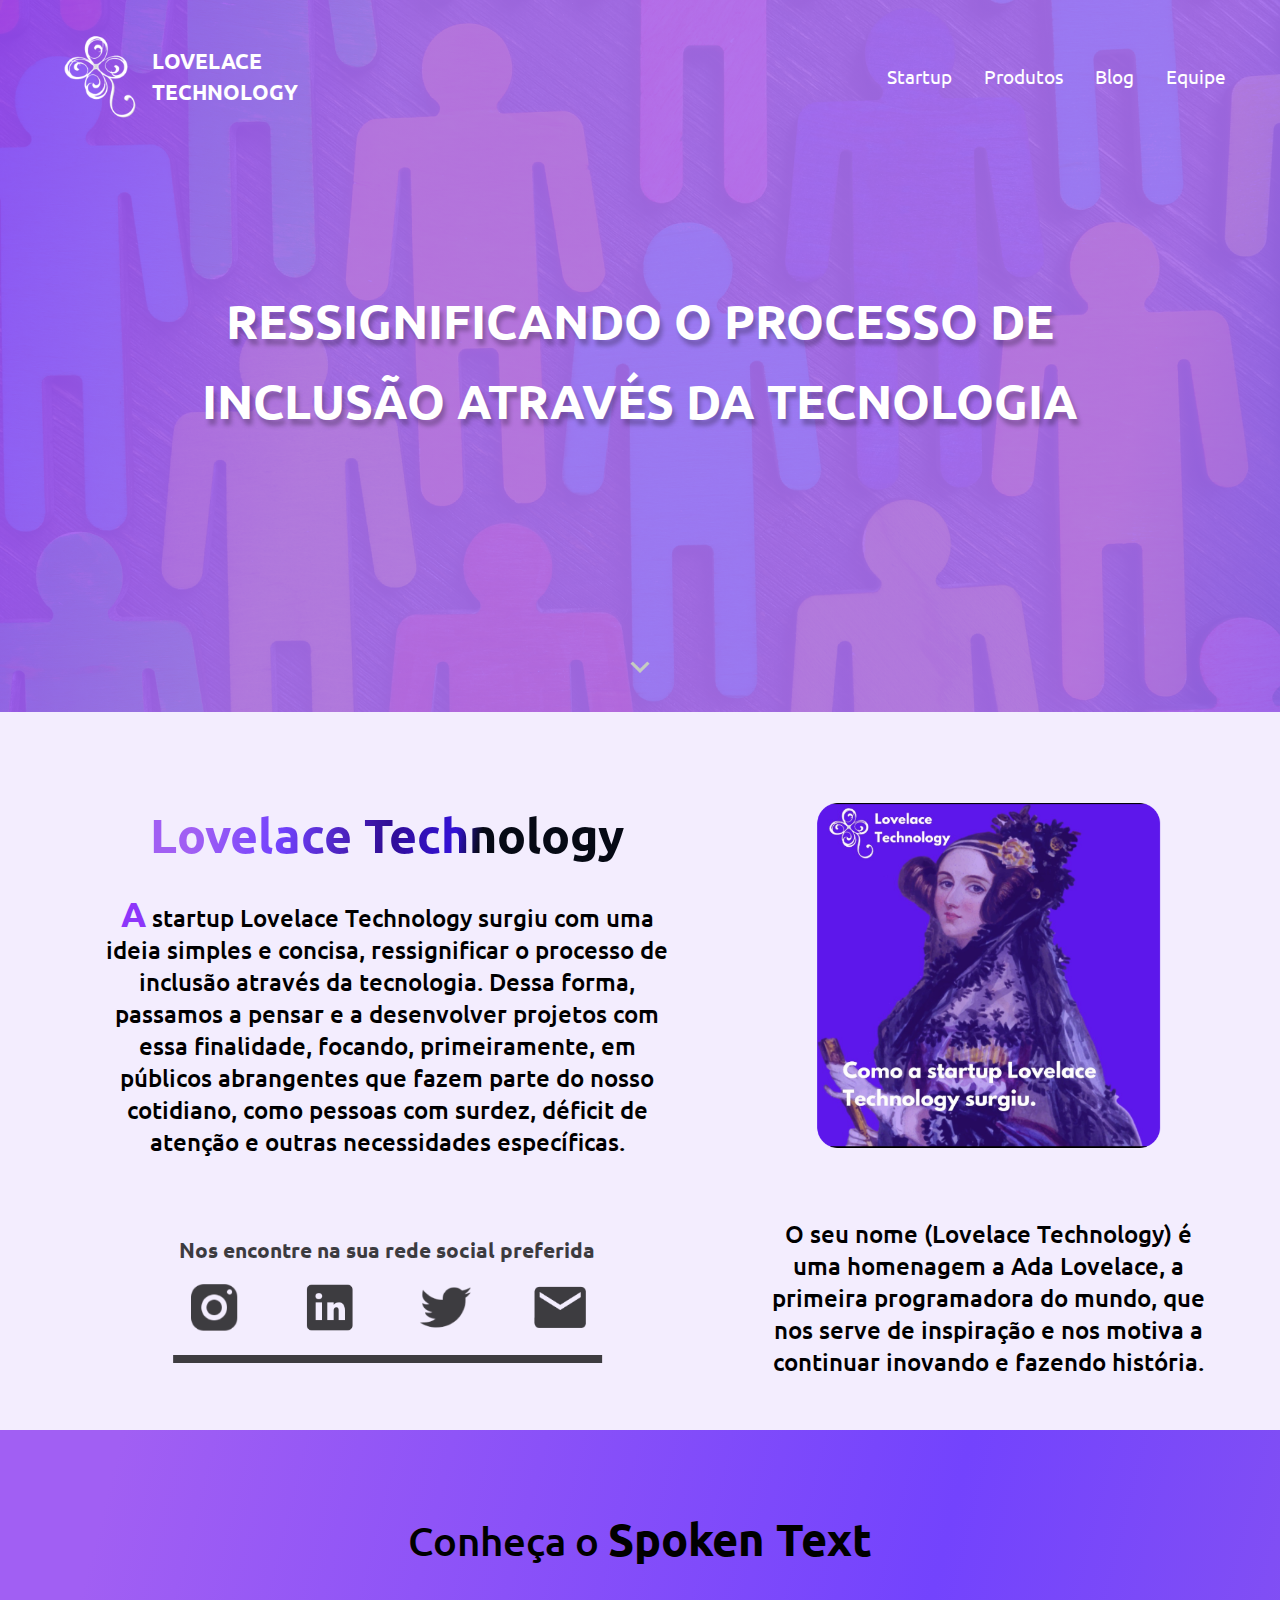
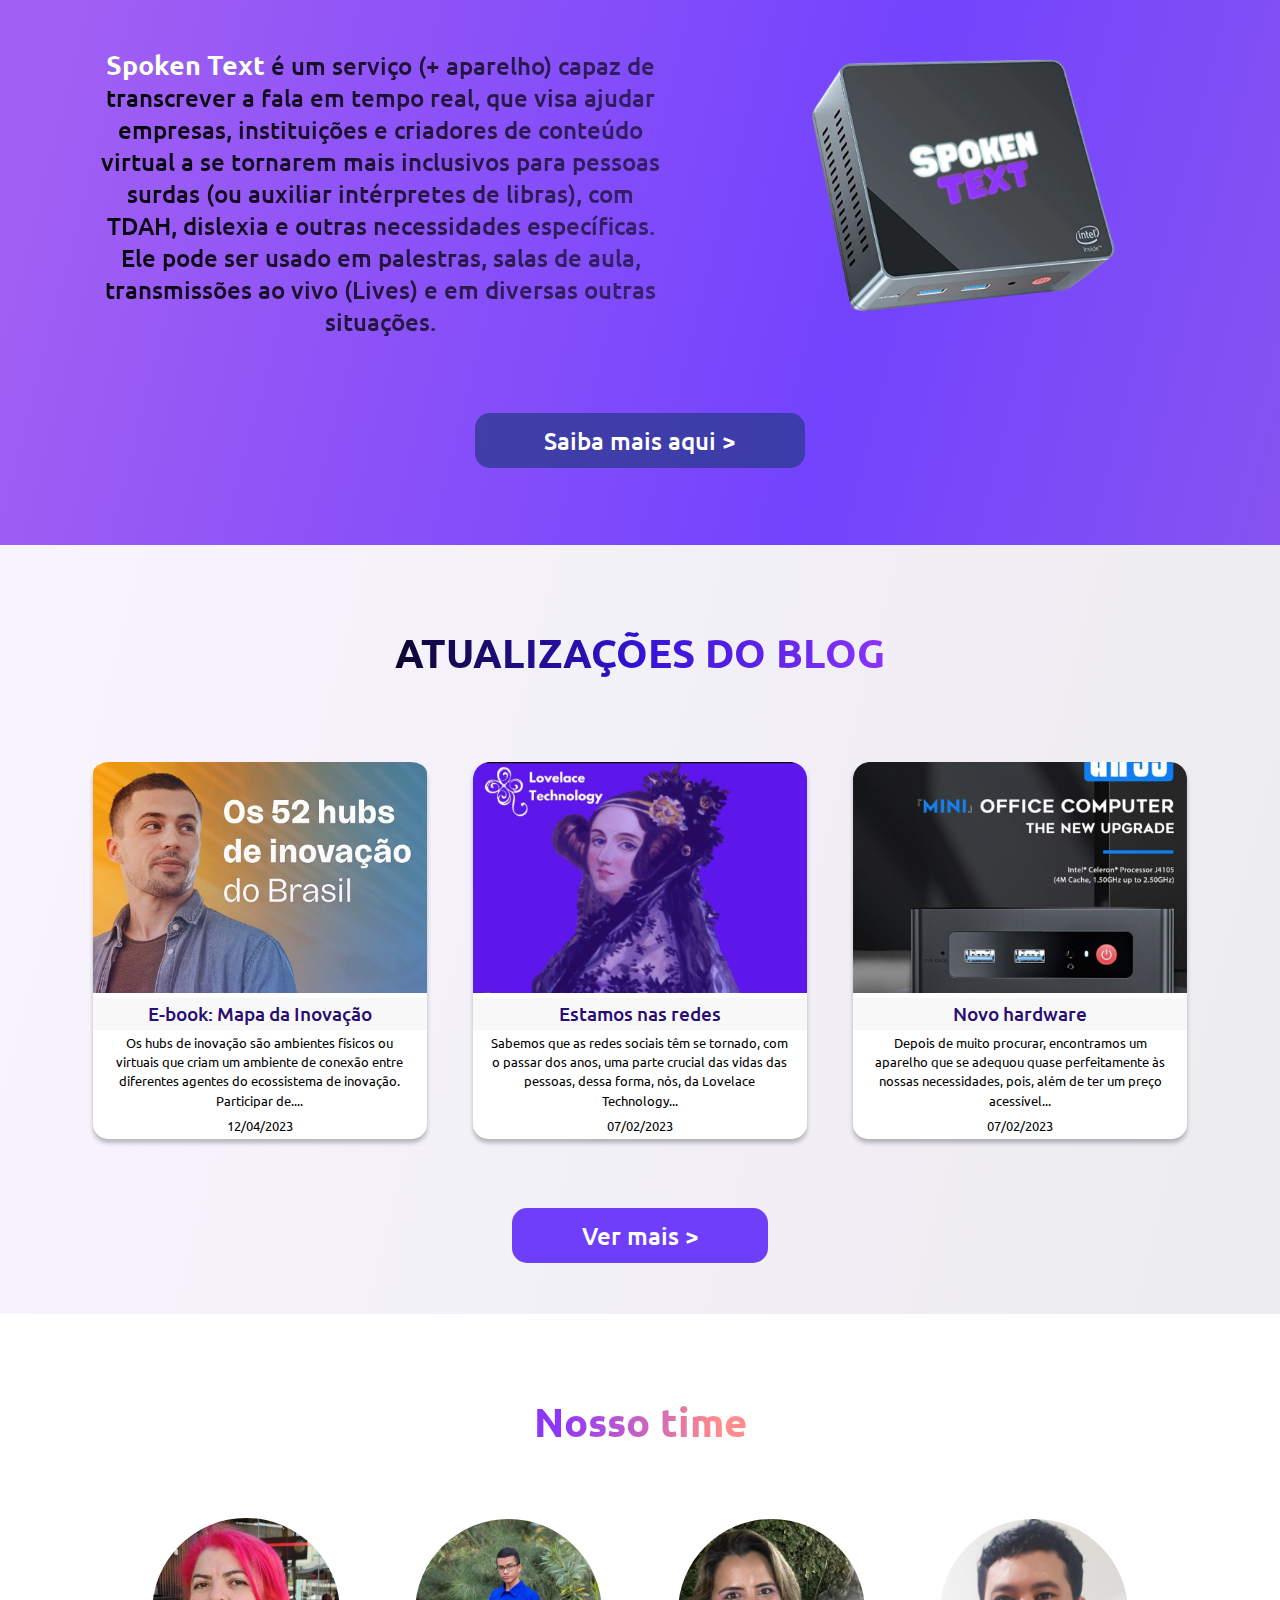
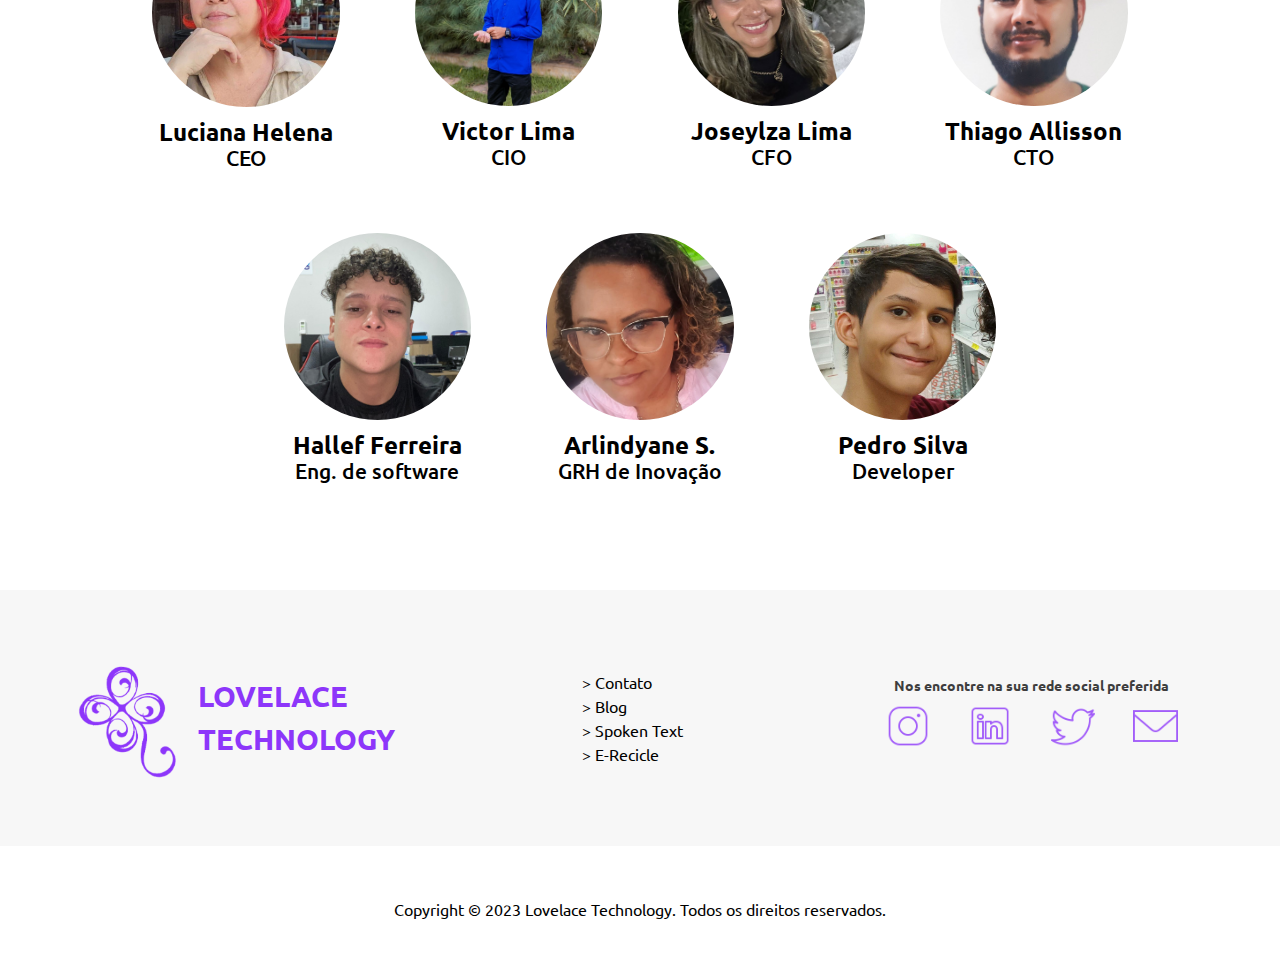
==== commit 9988184e: "Update index.html" ====
--- a/index.html
+++ b/index.html
@@ -144,7 +144,7 @@
             <div class="team_member">
                 <img src="./img/jo.jpg" alt="Joseylza Lima">
                 <h1>Joseylza Lima </h1>
-                <h1>CFO</p>
+                <p>CFO</p>
             </div>
             <div class="team_member">
                 <img src="./img/thiago.jpg" alt="Thiago Allisson">
